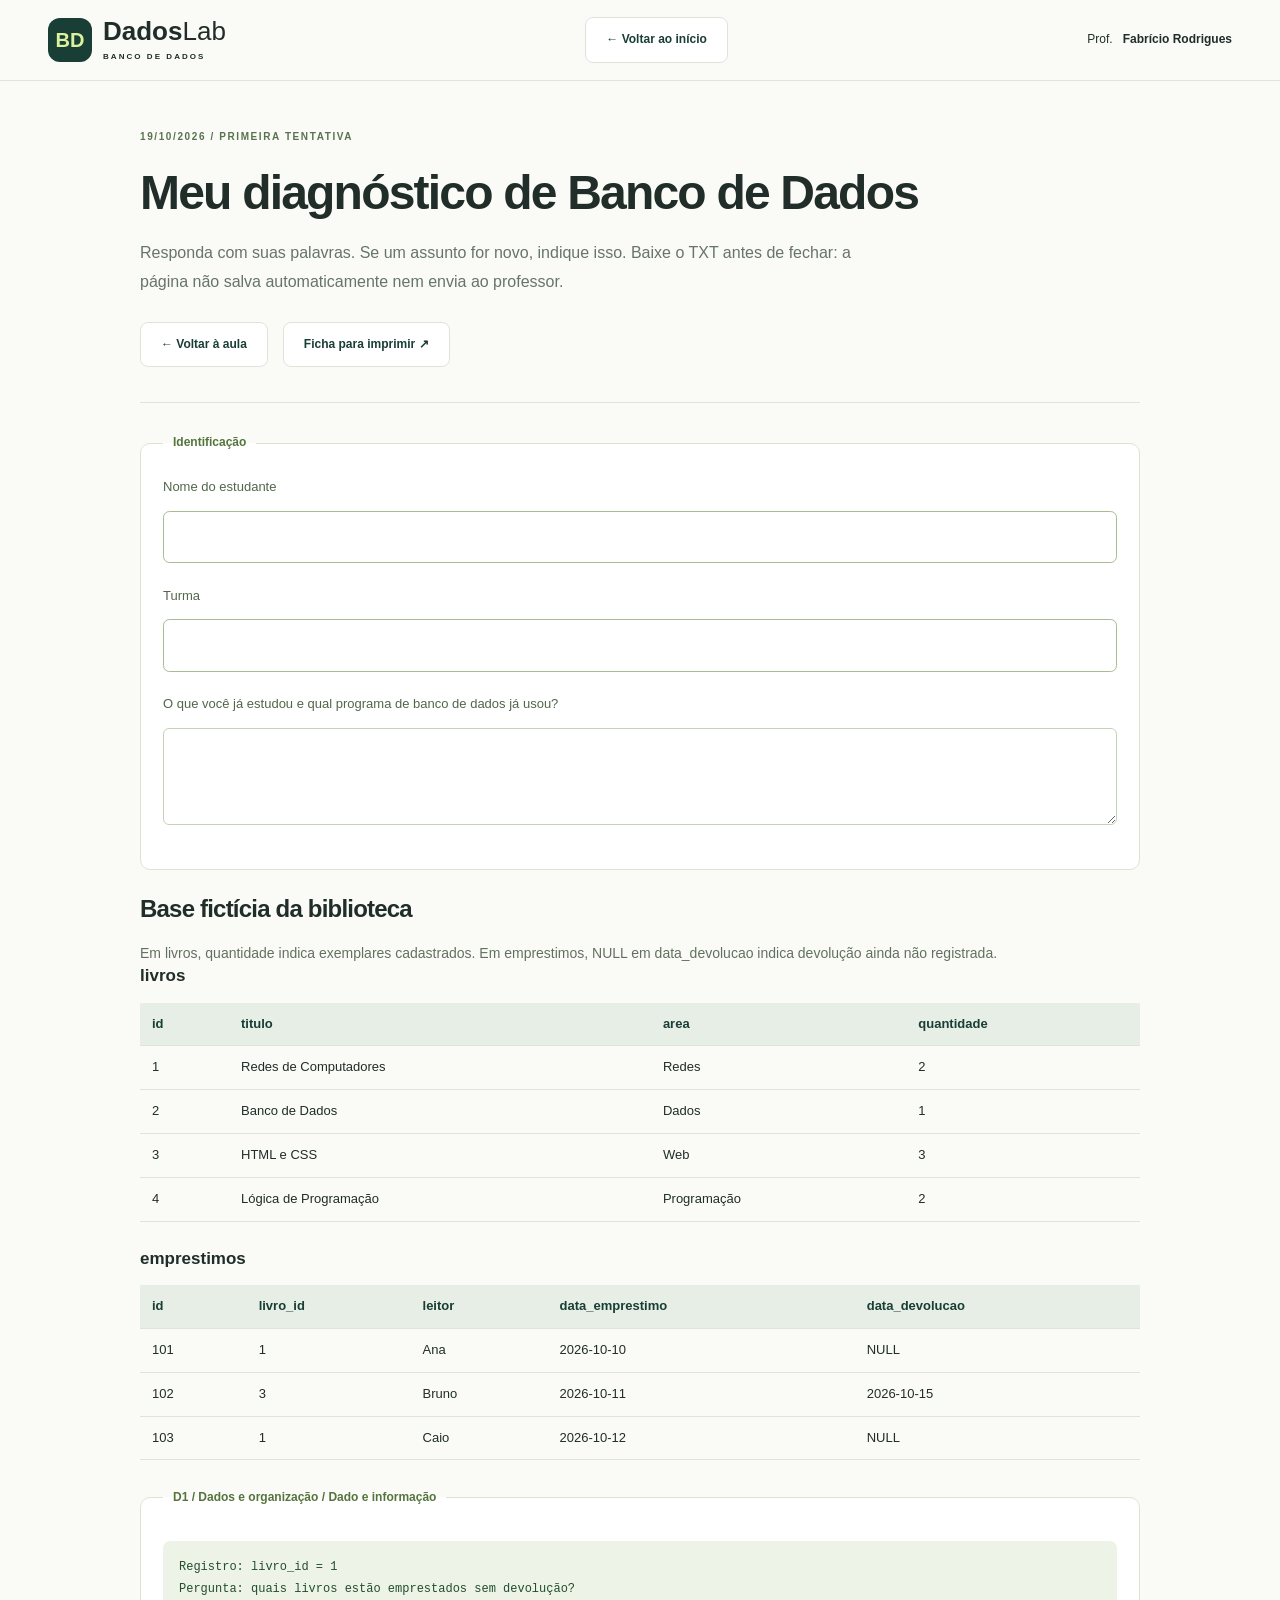
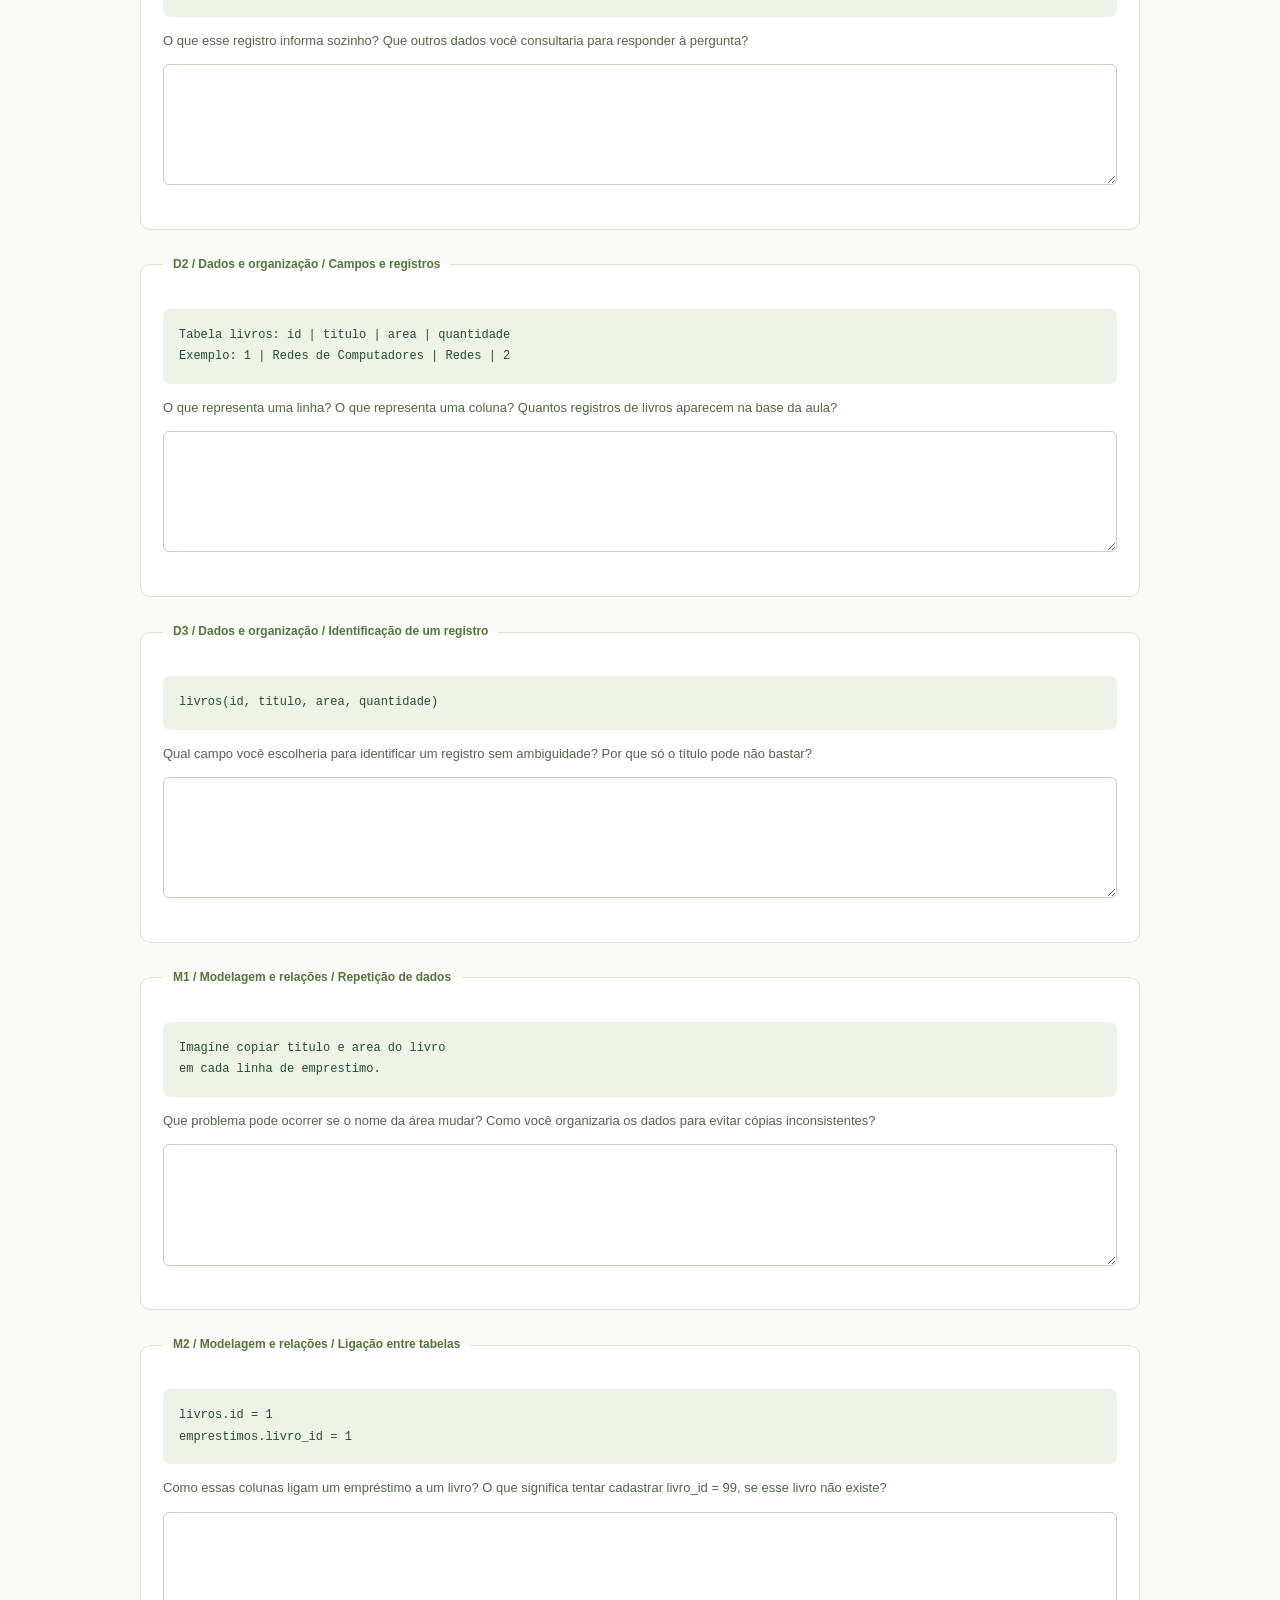
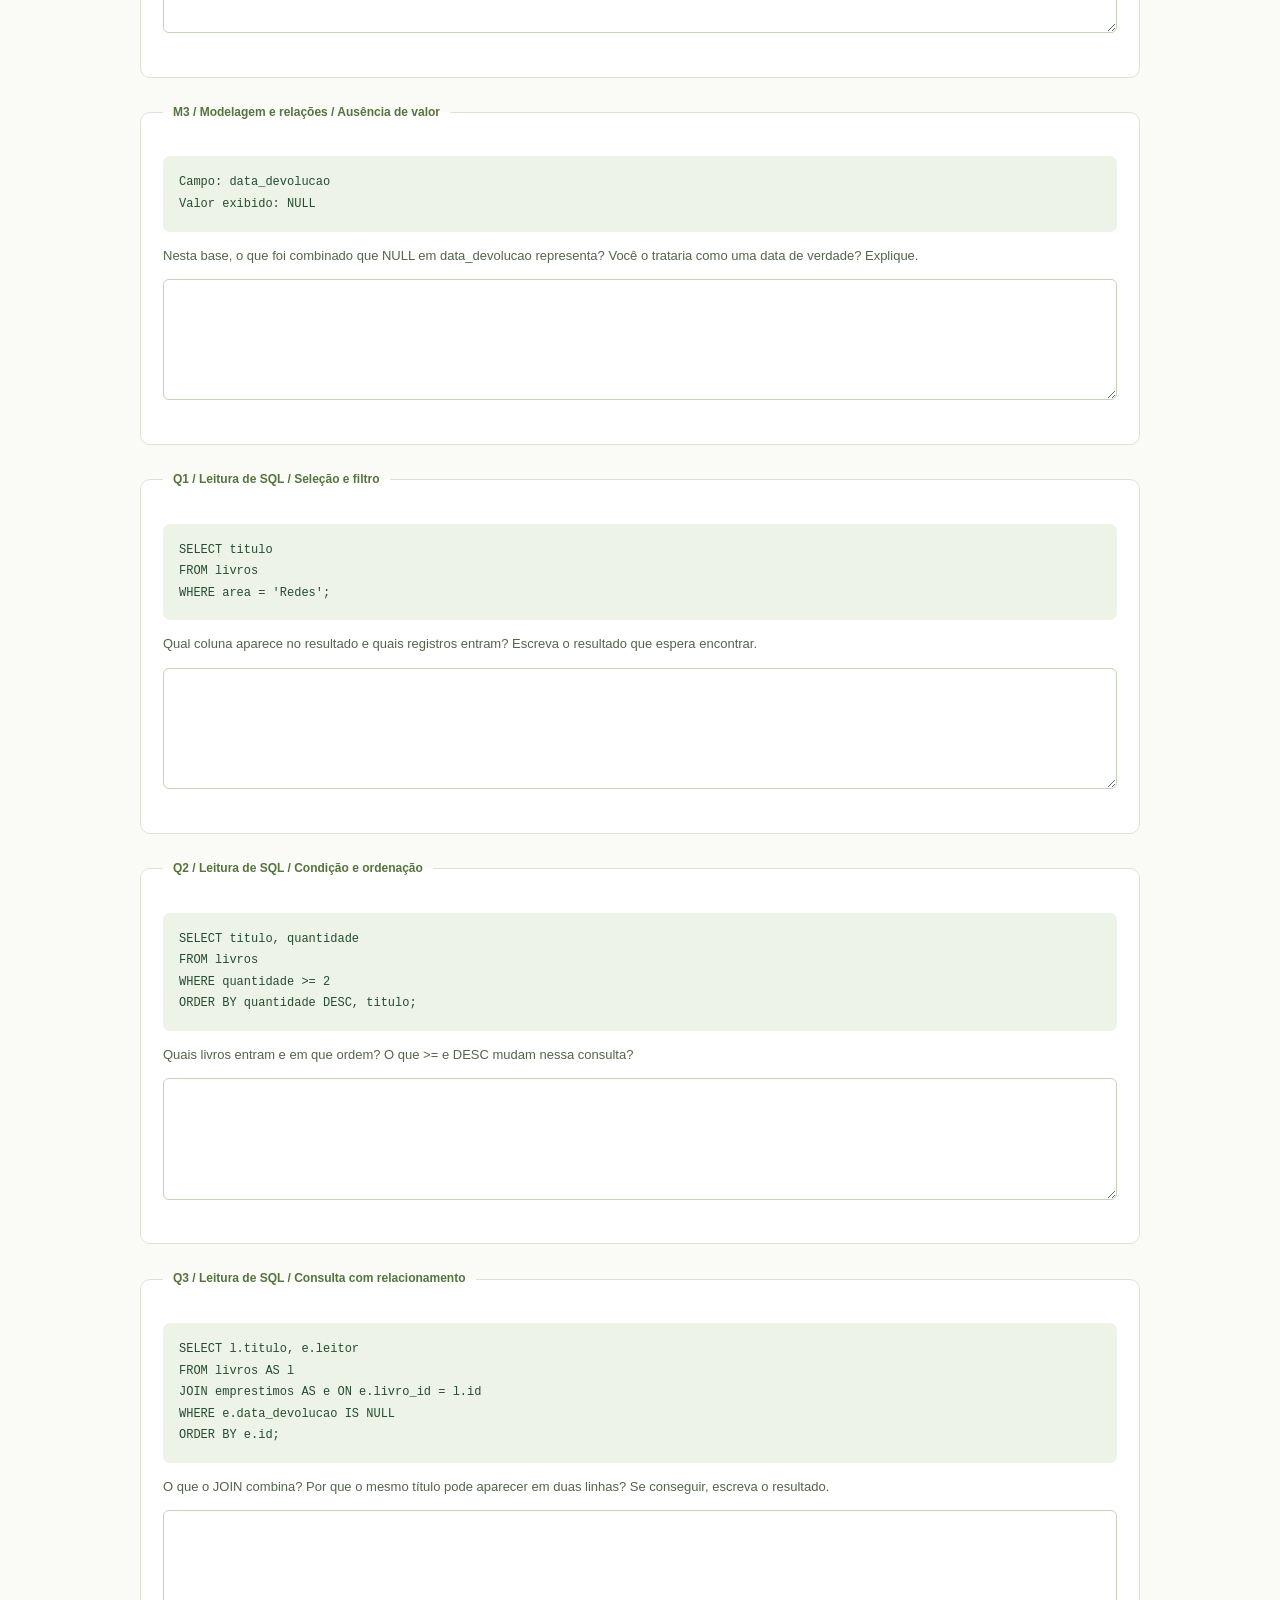
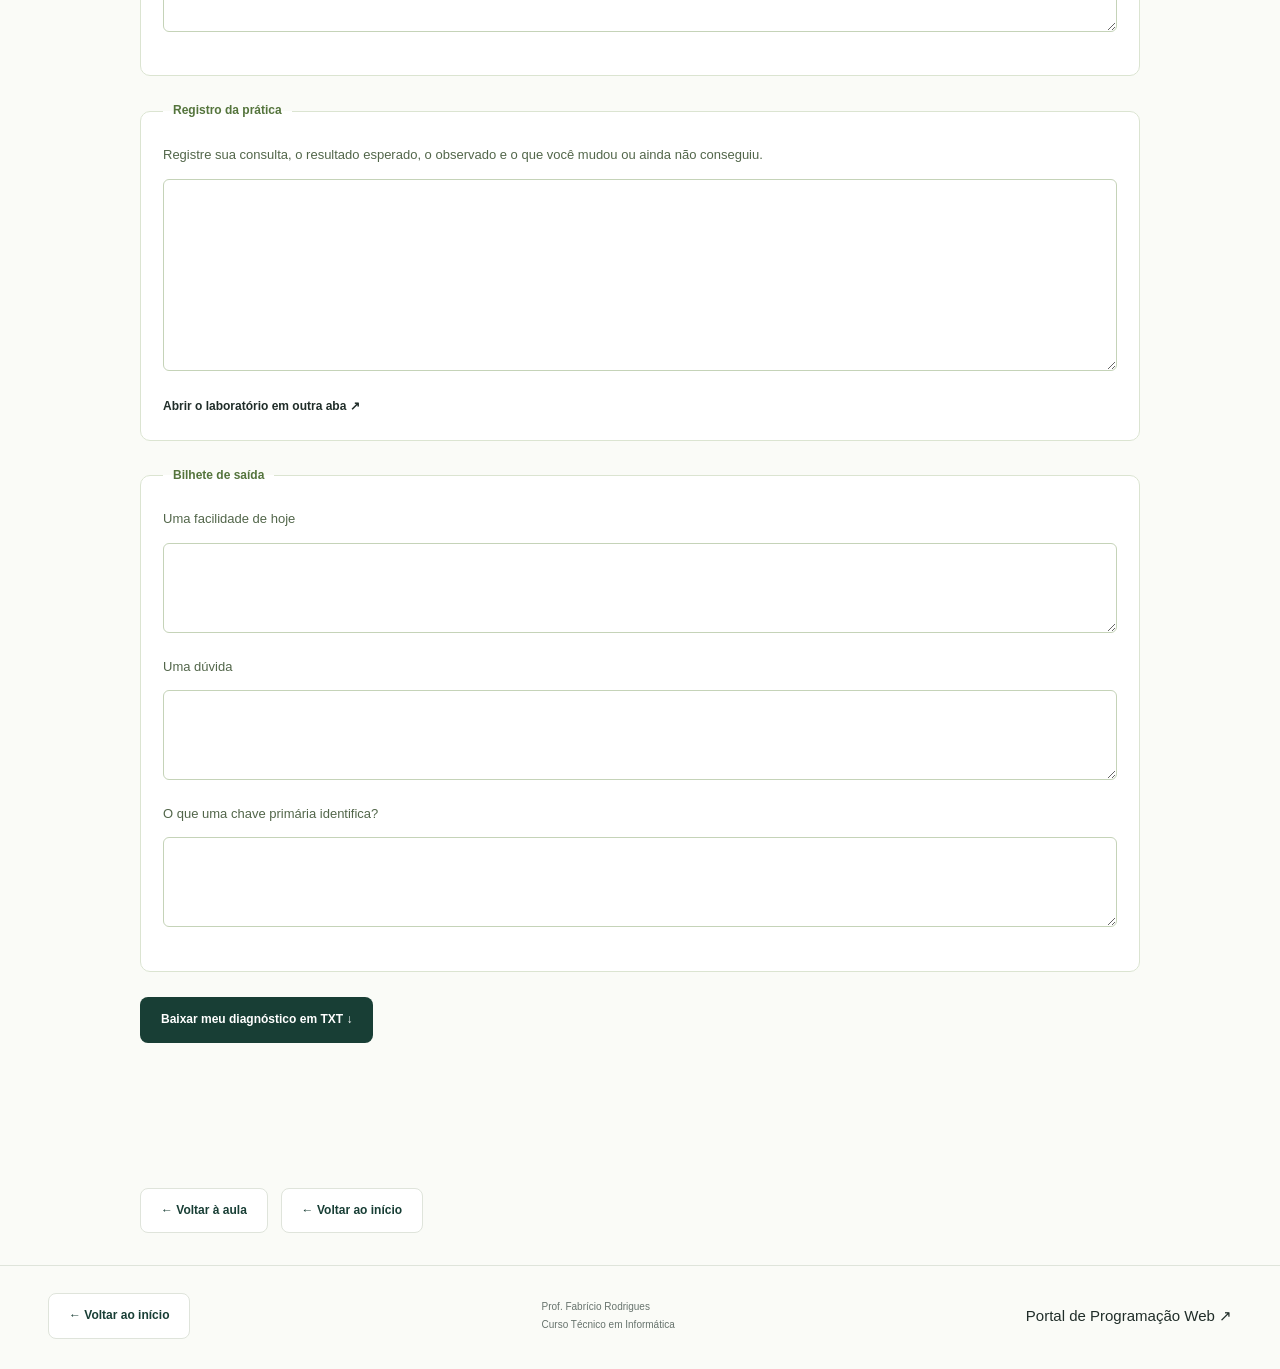
==== diagnostico.html @ f24f5c88 "Publicar DadosLab com diagnóstico e aulas de Banco de Dados" ====
<!doctype html>
<html lang="pt-BR">
  <head>
    <meta charset="utf-8">
    <meta name="viewport" content="width=device-width, initial-scale=1">
    <meta name="theme-color" content="#183e35">
    <title>Responder e entregar o diagnóstico · DadosLab · Prof. Fabrício Rodrigues</title>
    <meta name="description" content="Banco de Dados no curso técnico em Informática: diagnóstico, aulas às segundas, consultas e materiais para estudar.">
    <link rel="icon" href="favicon.svg">
    <link rel="stylesheet" href="styles.css">
    <script src="dados.js" defer></script>
    
    <script src="app.js" defer></script>
  </head>
  <body>
    <a class="skip" href="#conteudo">Pular para o conteúdo</a>
  <header class="site-header sub-header">
    <div class="wrap header-inner">
      <a class="brand" href="index.html" aria-label="DadosLab, início">
        <span class="brand-mark" aria-hidden="true">BD</span>
        <span>Dados<span class="brand-light">Lab</span><small>BANCO DE DADOS</small></span>
      </a>
      <a class="button secondary" href="index.html">← Voltar ao início</a>
      <span class="teacher">Prof. <strong>Fabrício Rodrigues</strong></span>
    </div>
  </header>
    <main id="conteudo" class="detail-wrap">
      <header class="detail-hero"><p class="eyebrow">19/10/2026 / PRIMEIRA TENTATIVA</p><h1>Meu diagnóstico de Banco de Dados</h1><p class="lead">Responda com suas palavras. Se um assunto for novo, indique isso. Baixe o TXT antes de fechar: a página não salva automaticamente nem envia ao professor.</p><div class="detail-actions"><a class="button secondary" href="aulas.html?id=aula-01">← Voltar à aula</a><a class="button secondary" href="Ficha-Diagnostico-BD.pdf">Ficha para imprimir ↗</a></div></header>
      <form id="db-diagnostic" class="diagnostic-form">
        <fieldset class="diagnostic-question"><legend>Identificação</legend><label for="nome">Nome do estudante</label><input id="nome" name="nome" autocomplete="name" required><label for="turma">Turma</label><input id="turma" name="turma" required><label for="experiencia">O que você já estudou e qual programa de banco de dados já usou?</label><textarea id="experiencia" name="experiencia" rows="3"></textarea></fieldset>
        <section class="lesson-content"><h2>Base fictícia da biblioteca</h2><p>Em livros, quantidade indica exemplares cadastrados. Em emprestimos, NULL em data_devolucao indica devolução ainda não registrada.</p><div id="db-base"></div></section>
        <div id="db-questions"></div>
        <fieldset class="diagnostic-question"><legend>Registro da prática</legend><label for="pratica">Registre sua consulta, o resultado esperado, o observado e o que você mudou ou ainda não conseguiu.</label><textarea id="pratica" name="pratica" rows="7"></textarea><a class="text-link" href="laboratorio.html" target="_blank" rel="noopener">Abrir o laboratório em outra aba ↗</a></fieldset>
        <fieldset id="bilhete-saida" class="diagnostic-question"><legend>Bilhete de saída</legend><label for="facilidade">Uma facilidade de hoje</label><textarea id="facilidade" name="facilidade" rows="2"></textarea><label for="duvida">Uma dúvida</label><textarea id="duvida" name="duvida" rows="2"></textarea><label for="chave">O que uma chave primária identifica?</label><textarea id="chave" name="chave" rows="2"></textarea></fieldset>
        <button class="button primary" type="submit">Baixar meu diagnóstico em TXT ↓</button>
        <p id="diagnostic-status" class="db-status" role="status" aria-live="polite"></p>
      </form>
      <nav class="return-nav"><a class="button secondary" href="aulas.html?id=aula-01">← Voltar à aula</a><a class="button secondary" href="index.html">← Voltar ao início</a></nav>
    </main>
    <footer class="site-footer">
      <div class="wrap footer-inner">
        <a class="button secondary" href="index.html">← Voltar ao início</a>
        <p>Prof. Fabrício Rodrigues<br>Curso Técnico em Informática</p>
        <a href="https://fabricio-rodrigues-ifpa.github.io/programacao-web/">Portal de Programação Web ↗</a>
      </div>
    </footer>
  </body>
</html>
---- styles.css ----
:root{--ink:#202d29;--muted:#67736d;--green:#183e35;--green-light:#e7eee5;--lime:#dcf19e;--paper:#fafbf7;--line:#dfe4db;--white:#fff;--radius:16px;--font:'DM Sans','Segoe UI',sans-serif;--title:'Manrope','Segoe UI',sans-serif}
*{box-sizing:border-box}html{scroll-behavior:smooth;scroll-padding-top:110px}body{margin:0;background:var(--paper);color:var(--ink);font-family:var(--font);font-size:15px;line-height:1.65}button,input{font:inherit}button,a{-webkit-tap-highlight-color:transparent}a{color:inherit;text-decoration:none}button{cursor:pointer}a,button,input{outline-offset:5px}a:focus-visible,button:focus-visible,input:focus-visible,summary:focus-visible,[tabindex]:focus-visible{outline:3px solid #7f991b}button:disabled{cursor:default}h1,h2,h3,p{margin:0}h1,h2,h3{font-family:var(--title);line-height:1.2}::selection{background:var(--lime);color:var(--green)}.wrap{width:min(1200px,calc(100% - 96px));margin-inline:auto}.sr-only{position:absolute;width:1px;height:1px;margin:-1px;padding:0;overflow:hidden;clip:rect(0,0,0,0);white-space:nowrap;border:0}.skip{position:fixed;left:16px;top:-100px;background:var(--green);color:white;padding:10px 20px;z-index:100}.skip:focus{top:12px}[hidden]{display:none!important}
.site-header{border-bottom:1px solid var(--line);background:rgba(250,251,247,.97);position:sticky;top:0;z-index:20}.header-inner{min-height:96px;display:flex;align-items:center;justify-content:space-between;gap:32px}.brand{display:flex;gap:11px;align-items:center;font-family:var(--title);font-size:26px;font-weight:800;line-height:1}.brand-mark{background:var(--green);color:var(--lime);width:44px;height:44px;display:grid;place-items:center;font-size:20px;border-radius:12px;font-weight:700}.brand-light{font-weight:500}.brand small{display:block;font:8px/1.4 var(--font);font-weight:700;letter-spacing:2.05px;margin-top:7px}.site-header nav{display:flex;gap:30px;font-size:13px;font-weight:600}.site-header nav a:hover,.text-link:hover{color:#48733b}.teacher{display:flex;gap:10px;align-items:center;font-size:12px;white-space:nowrap}.teacher strong{font-weight:600}.avatar{display:grid;place-items:center;width:34px;height:34px;border-radius:50%;font-size:10px;letter-spacing:.5px;background:#e7eddf;border:1px solid #d4ddca;color:var(--green);font-weight:700}
.hero{display:grid;grid-template-columns:1.1fr 1fr;gap:76px;align-items:center;padding-top:68px;padding-bottom:66px}.eyebrow{font-size:10px;letter-spacing:1.6px;font-weight:700;color:#58734d;margin-bottom:18px;display:flex;align-items:center;gap:9px}.live-dot{display:inline-block;width:7px;height:7px;border-radius:50%;background:#71975b;flex-shrink:0}.hero h1{font-size:clamp(38px,4.25vw,62px);font-weight:750;letter-spacing:-2.6px;line-height:1.13}.hero h1 em{font-style:normal;color:#4f713f}.hero-description{font-size:15px;line-height:1.8;color:var(--muted);max-width:480px;margin:24px 0 28px}.hero-actions{display:flex;gap:25px;align-items:center}.button{display:inline-flex;gap:23px;align-items:center;justify-content:center;padding:12px 20px;border:1px solid transparent;border-radius:8px;font-size:12px;font-weight:600;min-height:44px}.button.primary{background:var(--green);color:#fff}.button.primary:hover{background:#2e5949;transform:translateY(-1px)}.button.secondary{background:white;border-color:var(--line);color:var(--green)}.text-link{display:inline-flex;align-items:center;gap:14px;font-weight:600;font-size:12px}.hero-topics{display:flex;gap:26px;margin-top:33px;padding-top:23px;border-top:1px solid var(--line);width:fit-content}.hero-topics>span{font-weight:700;font-size:12px}.hero-topics small{font-size:11px;font-weight:400;color:var(--muted);margin-left:6px}
.lab-board{background:var(--green);color:white;border-radius:17px;padding:21px 24px 0;transform:rotate(1deg);box-shadow:0 15px 40px #183e3510;position:relative}.lab-board::after{content:'';position:absolute;inset:12px -12px -12px 12px;background:#dfe8d6;z-index:-1;border-radius:17px}.board-top{display:flex;align-items:center;justify-content:space-between;color:#d4e3c9;font-size:8px;letter-spacing:1.8px;font-weight:600;margin-bottom:17px}.board-top>span:last-child{font-size:22px;line-height:1}.browser-demo{border-radius:8px;overflow:hidden;background:#f6f8ee;color:var(--ink)}.browser-bar{height:28px;background:#edf0e6;display:flex;gap:28px;align-items:center;padding:0 12px;color:#7c8777;font-size:8px;border-bottom:1px solid #dfe3d5}.browser-bar>span:first-child{font-size:8px;letter-spacing:3px;color:#b2bea5}.demo-content{padding:25px 20px 16px;text-align:center;position:relative}.tiny-label{font-size:8px;letter-spacing:1.6px;font-weight:600}.demo-star{display:block;color:#6b8442;font-size:36px;line-height:1.1;margin:14px 0 7px}.demo-content h2{font-size:30px;letter-spacing:-1.4px}.demo-content h2 span{color:#86a04e}.demo-content>p{font-size:9px;color:#6d7768;margin-top:8px}.demo-button{border:0;border-radius:5px;background:var(--green);color:#fff;font-size:9px;padding:9px 15px;margin-top:15px;display:inline-flex;gap:15px;align-items:center}.demo-content>.demo-feedback{font-size:8px;min-height:15px;margin-top:9px}.code-tabs{display:flex;gap:13px;border-bottom:1px solid #ffffff1c;margin-top:15px}.code-tabs button{color:#c1d5cb;background:none;padding:8px 5px;font:9px Consolas,monospace;border:0;border-bottom:2px solid transparent}.code-tabs button[aria-selected=true]{color:var(--lime);border-bottom-color:var(--lime)}.code-preview{font:10px/1.8 Consolas,monospace;color:#d7e7b9;margin:13px 0 0;white-space:pre-wrap;min-height:55px}.board-bottom{color:#bbcfc2;font-size:8px;display:flex;align-items:center;gap:7px;padding:13px 0 17px}.board-bottom .live-dot{width:5px;height:5px;background:#a4c579}
.course-strip{border-block:1px solid var(--line);background:#f0f3e9}.strip-inner{display:flex;gap:25px;align-items:center;min-height:62px}.strip-inner>span{font-size:9px;letter-spacing:1.1px;font-weight:700;color:#557342;white-space:nowrap}.strip-inner p{font-size:12px;color:#687362}.strip-inner a{font-size:11px;font-weight:700;margin-left:auto;display:flex;gap:20px;align-items:center}.section{padding-block:62px}.section-heading{display:flex;justify-content:space-between;align-items:flex-end;gap:20px;margin-bottom:29px}.section-heading .eyebrow{margin-bottom:12px}.section-heading h2,.materials-intro h2{font-size:31px;letter-spacing:-1.15px;font-weight:750}.section-heading p:not(.eyebrow){font-size:13px;color:var(--muted);margin-top:12px}.section-note{color:var(--muted);font-size:10px;padding-bottom:2px;white-space:nowrap}.activity-toolbar{display:flex;justify-content:space-between;align-items:center;gap:20px;margin-bottom:23px}.filters{display:flex;gap:5px}.filters button{border:1px solid transparent;background:transparent;border-radius:6px;padding:7px 14px;font-size:11px;font-weight:600;color:#67736d;min-height:36px}.filters button.selected{border-color:#d8dfd1;background:white;color:var(--green);box-shadow:0 2px 3px #183e3504}.filters button:hover{color:var(--green);background:#e8edde}.filters button span{background:#e9eee3;border-radius:4px;font-size:9px;margin-left:5px;padding:1px 4px}.search{display:flex;align-items:center;gap:8px;border:1px solid var(--line);border-radius:7px;padding:6px 12px;background:white;color:#6a7767}.search>span:first-child{font-size:22px;line-height:1}.search input{width:160px;border:0;background:transparent;font-size:10px;color:var(--ink);padding:4px 0;min-height:23px}.activity-grid{display:grid;grid-template-columns:repeat(3,1fr);gap:22px}.activity-card{background:white;border:1px solid var(--line);border-radius:12px;overflow:hidden;display:flex;flex-direction:column;transition:transform .2s,box-shadow .2s}.activity-card:hover{transform:translateY(-4px);box-shadow:0 9px 25px #183e3509}.card-visual{height:163px;overflow:hidden;position:relative;background:#e9eeda;display:flex;align-items:center;justify-content:center}.card-visual.css{background:#e7eaf2}.card-visual.js{background:#f3ebd8}.card-tech{position:absolute;top:13px;left:14px;border:1px solid #ffffffb8;background:#ffffffa0;padding:2px 8px;border-radius:4px;font-size:8px;font-weight:700;z-index:1}.card-no{position:absolute;right:15px;bottom:7px;font:44px/1 var(--title);font-weight:700;color:#71805a20}.mini-page{width:180px;background:#fcfdf8;border-radius:5px;box-shadow:0 6px 15px #183e3512;padding:10px 12px;transform:rotate(-6deg);border:1px solid #fff}.mini-top{display:flex;gap:3px;padding-bottom:8px;border-bottom:1px solid #e4e9dc}.mini-top i{width:3px;height:3px;background:#b2bca3;border-radius:50%}.mini-content{display:flex;align-items:center;gap:12px;padding:12px 0 8px}.mini-avatar{width:38px;height:44px;background:#dbe6c5;border-radius:19px 19px 8px 8px;display:grid;place-items:center;color:#677b4b;font:20px Georgia,serif}.mini-lines{flex:1}.mini-lines b,.mini-lines i{display:block;height:4px;background:#5d7750;border-radius:3px;margin-bottom:6px;width:60%}.mini-lines i{height:3px;background:#d7dfcb;width:95%}.mini-lines i:last-child{width:70%}.mini-bottom{display:flex;gap:5px}.mini-bottom span{height:20px;flex:1;background:#edf0e5;border-radius:2px}.mini-devices{display:flex;align-items:flex-end;gap:12px;transform:rotate(-5deg)}.mini-screen{width:148px;background:#fcfcff;padding:9px;border:3px solid #8592b0;border-radius:6px;box-shadow:0 8px 13px #4e5d7f19}.mini-screen>span{display:block;background:#a4b2cf;height:22px;margin-bottom:7px;border-radius:3px}.mini-screen>div{display:flex;gap:4px}.mini-screen>div i{display:block;background:#e2e6f1;height:35px;flex:1;border-radius:3px}.mini-phone{width:45px;border:3px solid #7484a6;border-radius:8px;background:white;padding:6px 3px;transform:translateY(5px);box-shadow:0 3px 10px #4e5d7f19}.mini-phone span{display:block;height:13px;background:#c2cce2;margin-bottom:4px;border-radius:2px}.mini-phone span:first-child{height:20px;background:#8d9dbf}.mini-catalog{width:195px;padding:12px;background:#fffdf8;border:1px solid #fdfbf5;border-radius:6px;box-shadow:0 6px 15px #7c5e1915;transform:rotate(-5deg)}.mini-filters{display:flex;gap:4px;margin-bottom:10px}.mini-filters span{font:5px var(--font);background:#efeee6;border-radius:3px;padding:3px 6px;color:#776c48}.mini-filters span:first-child{background:#8b723a;color:white}.mini-items{display:flex;gap:5px}.mini-items span{background:#f1ead6;flex:1;height:55px;border-radius:3px;display:grid;place-items:center;font:20px Georgia,serif;color:#8b723a}.mini-items span:nth-child(2){background:#e6e9dc;color:#748052}.mini-cursor{position:absolute;right:68px;bottom:24px;color:#594921;font-size:26px;transform:rotate(-13deg)}.card-body{padding:20px 21px;flex:1}.card-kicker{display:flex;justify-content:space-between;gap:10px;font-size:9px;color:#68765f;margin-bottom:11px}.card-kicker span:last-child{color:#7b8277}.card-body h3{font-size:19px;letter-spacing:-.55px;font-weight:750;margin-bottom:11px}.card-body p{font-size:11px;line-height:1.8;color:var(--muted)}.tech-tags{display:flex;gap:5px;flex-wrap:wrap;margin-top:16px}.tech-tags span{border-radius:4px;background:#f3f5ef;padding:3px 6px;font-size:8px;color:#626d5c}.card-footer{display:flex;align-items:center;justify-content:space-between;gap:10px;padding:13px 21px;border-top:1px solid #edf0e8;font-size:10px}.card-footer a:first-child{font-weight:700;display:flex;gap:35px;align-items:center}.card-footer a:hover{color:#567d3f}.card-footer a:last-child{color:#687462}.proposal-note{display:flex;gap:9px;margin-top:20px;color:#6c7767;font-size:10px;align-items:flex-start}.proposal-note>span{font-size:13px;line-height:1.5}.empty-state{padding:35px;text-align:center;color:var(--muted);border:1px dashed var(--line);border-radius:10px}
.materials-section{background:#f0f3e9;border-block:1px solid var(--line);padding:48px 0}.materials-layout{display:grid;grid-template-columns:.8fr 1.25fr;gap:100px}.materials-intro h2{line-height:1.25}.materials-intro>p:not(.eyebrow){font-size:12px;color:var(--muted);max-width:275px;line-height:1.8;margin-top:16px}.materials-intro .text-link{margin-top:17px}.book-art{display:flex;gap:10px;margin-top:22px;margin-left:5px}.book-art span{font:20px Consolas,monospace;background:#dbe4c9;color:#527140;border-radius:5px 9px 9px 5px;width:55px;height:64px;display:grid;place-items:center;transform:rotate(-10deg);border-left:5px solid #a7bb89}.book-art span:last-child{background:#f6f8f0;transform:rotate(9deg);border-left-color:#c6d2b3}.resource-list{display:flex;flex-direction:column;justify-content:center}.resource{display:flex;align-items:center;gap:17px;padding:17px 0;border-bottom:1px solid #d9e0d2}.resource:first-child{padding-top:0}.resource:last-child{border-bottom:0;padding-bottom:0}.resource-icon{width:38px;height:42px;background:#fafbf7;border:1px solid #dbe3d2;border-radius:7px;display:grid;place-items:center;font-size:9px;font-weight:700;color:#5c7550}.resource strong{display:block;font-size:12px;font-weight:600}.resource small{display:block;font-size:10px;color:var(--muted);margin-top:3px}.resource-arrow{font-size:20px;margin-left:auto;color:#7b8971;transition:transform .2s}.resource:hover .resource-arrow{transform:translate(2px,-2px)}.resource:hover strong{color:#4d753c}
.learning-path{display:grid;grid-template-columns:repeat(3,1fr);gap:37px;margin-top:38px}.learning-path>a{border-top:2px solid #c9d7bd;position:relative;padding-top:24px}.path-number{position:absolute;top:-15px;left:0;background:var(--paper);padding-right:13px;font-size:14px;font-weight:700;color:#688454}.path-label{font-size:8px;letter-spacing:1.5px;color:#6a7e5d;font-weight:600}.learning-path h3{font-size:18px;letter-spacing:-.5px;margin:11px 0}.learning-path p{font-size:12px;color:var(--muted);line-height:1.8;max-width:280px}.path-link{display:flex;align-items:center;gap:20px;font-size:11px;font-weight:600;margin-top:20px}.learning-path a:hover .path-link{color:#5b7b39}.closing{background:#eaf0dd;border:1px solid #dce5cc;padding:26px 30px;display:flex;gap:23px;align-items:center;border-radius:12px;margin-bottom:60px}.closing-symbol{font:30px Consolas,monospace;color:#718851}.closing h2{font-size:17px;letter-spacing:-.5px}.closing p{font-size:11px;color:#728067;margin-top:5px}.closing .button{margin-left:auto;white-space:nowrap}.site-footer{border-top:1px solid var(--line);padding:27px 0 30px}.footer-inner{display:flex;align-items:center;gap:55px;justify-content:space-between}.footer-brand{font-size:20px}.footer-brand .brand-mark{width:35px;height:35px;font-size:16px;border-radius:9px}.footer-brand small{font-size:6px;letter-spacing:1.5px}.footer-inner p{font-size:10px;color:var(--muted);line-height:1.8}.footer-inner p strong{font-weight:500;color:var(--ink)}.footer-inner>span{font-size:9px;color:#77816e}
.sub-header .header-inner{min-height:80px}.back-link{font-size:12px;font-weight:600}.detail-wrap{width:min(1000px,calc(100% - 80px));margin:auto}.detail-hero{padding:48px 0 35px;border-bottom:1px solid var(--line)}.breadcrumbs{font-size:11px;color:var(--muted);margin-bottom:30px}.breadcrumbs a{text-decoration:underline;text-underline-offset:3px}.detail-hero h1{font-size:clamp(30px,4.2vw,48px);letter-spacing:-1.8px;margin-bottom:18px;max-width:850px}.detail-hero .lead{font-size:16px;color:var(--muted);max-width:740px;line-height:1.8}.meta-pills{display:flex;gap:9px;flex-wrap:wrap;margin-top:22px}.meta-pills span{font-size:10px;padding:4px 10px;border-radius:5px;background:#eaf0e1;border:1px solid #dde5d3;color:#4c6741}.detail-layout{display:grid;grid-template-columns:1fr 270px;gap:50px;padding-top:35px;padding-bottom:60px}.lesson-content section{margin-bottom:35px;scroll-margin-top:110px}.lesson-content h2{font-size:24px;letter-spacing:-.8px;margin-bottom:16px}.lesson-content h3{font-size:17px;margin-bottom:9px}.lesson-content p{color:#64705f;font-size:14px;line-height:1.9}.lesson-step{display:flex;gap:15px;margin:23px 0}.step-number{flex-shrink:0;width:29px;height:29px;background:#e8efdf;border:1px solid #dae3cd;border-radius:50%;display:grid;place-items:center;font-size:10px;color:#587343;font-weight:700}.lesson-step h3{font-size:15px;line-height:1.7}.lesson-step p{font-size:13px}.lesson-content pre,.guide-content pre{background:#183e35;color:#dcebbd;border-radius:9px;padding:20px;overflow:auto;font:12px/1.9 Consolas,monospace;white-space:pre-wrap;overflow-wrap:anywhere}.detail-aside{align-self:start;position:sticky;top:110px;background:white;border:1px solid var(--line);border-radius:12px;padding:23px}.detail-aside .eyebrow{font-size:9px;margin-bottom:14px}.detail-aside>p{font-size:12px;color:var(--muted);margin-top:13px}.detail-aside .button{width:100%;margin-bottom:8px}.lesson-nav{border-top:1px solid var(--line);margin-top:20px;padding-top:14px;display:flex;flex-direction:column;gap:10px;font-size:11px;color:#61715a}.lesson-nav a:hover{text-decoration:underline}.checklist{display:flex;flex-direction:column;gap:9px}.check-item{display:flex;gap:12px;align-items:flex-start;border:1px solid var(--line);background:white;border-radius:7px;padding:13px;font-size:12px;color:#5a6953;cursor:pointer}.check-item:has(input:checked){background:#eef4e6;border-color:#b8cda5}.check-item input{width:17px;height:17px;flex-shrink:0;margin-top:1px;accent-color:var(--green)}.progress-row{display:flex;justify-content:space-between;gap:15px;font-size:11px;color:var(--muted);margin-bottom:12px}.progress-track{width:100%;height:5px;border-radius:4px;overflow:hidden;background:#e4eadb;margin-bottom:20px}.progress-track>span{display:block;height:100%;background:#739453;transition:width .2s}.storage-note{font-size:10px!important;margin-top:12px}.soft-box{background:#edf2e5;border:1px solid #dce6d2;padding:20px;border-radius:9px}.soft-box h3{font-size:15px;margin-bottom:8px}.soft-box p{font-size:12px}.detail-actions{display:flex;gap:15px;margin-top:25px;flex-wrap:wrap}.guide-content{padding:38px 0 60px;max-width:800px}.guide-content section{margin-bottom:35px}.guide-content h2{font-size:25px;margin-bottom:15px}.guide-content h3{font-size:16px;margin:20px 0 10px}.guide-content p,.guide-content li{font-size:14px;color:#64705f;line-height:1.9}.guide-content a{text-decoration:underline;text-underline-offset:3px}.guide-content code:not(pre code){font-family:Consolas,monospace;background:#e8efde;padding:2px 5px;color:#3c5d30;border-radius:3px}.guide-content details{padding:15px 0;border-bottom:1px solid var(--line)}.guide-content summary{font-weight:600;cursor:pointer;font-size:14px}.guide-content details p{margin-top:12px}.guide-toc{display:flex;gap:12px;flex-wrap:wrap;margin-top:25px}.guide-toc a{font-size:11px;padding:5px 12px;border:1px solid var(--line);background:white;border-radius:5px}
.lab-board{box-shadow:10px 10px 0 #dfe8d6,0 15px 40px #183e3510}.lab-board::after{display:none}
@media(min-width:1500px){.hero{gap:110px}.hero h1{font-size:64px}}
@media(max-width:1050px){.wrap{width:calc(100% - 64px)}.hero{gap:38px}.hero h1{font-size:46px}.site-header nav{gap:18px}.teacher .avatar{display:none}.hero-actions{gap:17px}.hero-topics{gap:15px}.hero-topics small{display:block;margin-left:0;margin-top:1px}.materials-layout{gap:65px}.card-body{padding:17px}.card-body h3{font-size:17px}.card-footer{padding:13px 17px}.card-footer a:first-child{gap:15px}.lab-board{padding:18px 19px 0}.closing h2{font-size:16px}}
@media(max-width:800px){.header-inner{min-height:82px;flex-wrap:wrap;gap:10px;padding-block:15px}.site-header nav{order:3;width:100%;justify-content:center;font-size:11px;border-top:1px solid var(--line);padding-top:11px;margin-top:5px;gap:30px}.teacher{font-size:11px}.brand{font-size:23px}.brand-mark{width:39px;height:39px}.hero{gap:38px;padding-block:45px;grid-template-columns:1fr 1fr}.hero h1{font-size:36px;letter-spacing:-1.5px}.hero .eyebrow{font-size:8px;letter-spacing:1px}.hero-description{font-size:12px;margin-block:18px}.hero-actions{flex-direction:column;align-items:flex-start;gap:15px}.hero-topics{margin-top:22px;gap:16px}.hero-topics>span{font-size:10px}.hero-topics small{font-size:9px}.lab-board{padding:14px 14px 0}.board-top{font-size:6px}.browser-bar{font-size:6px;gap:12px}.demo-content{padding:20px 10px 12px}.demo-content h2{font-size:26px}.tiny-label{font-size:6px}.demo-content>p{font-size:8px}.demo-star{font-size:27px}.code-tabs{gap:7px}.code-tabs button{font-size:8px;padding-inline:1px}.code-preview{font-size:8px}.board-bottom{font-size:6px}.strip-inner{gap:15px;min-height:66px}.strip-inner>span{font-size:7px}.strip-inner p{font-size:10px;max-width:230px}.strip-inner a{font-size:9px;gap:8px}.section{padding-block:43px}.section-heading h2,.materials-intro h2{font-size:27px}.section-note{display:none}.activity-grid{gap:14px}.card-visual{height:140px}.card-body{padding:15px}.card-body h3{font-size:16px}.card-body p{font-size:10px}.card-kicker{font-size:8px;flex-direction:column;gap:3px}.card-kicker span:last-child{display:none}.card-footer{padding:12px 15px;font-size:9px;align-items:flex-start}.card-footer a:first-child{gap:10px}.card-footer a:last-child{font-size:8px;white-space:nowrap}.mini-page{width:145px}.mini-devices{gap:5px}.mini-screen{width:110px}.mini-phone{width:32px}.mini-catalog{width:145px}.materials-layout{gap:45px;grid-template-columns:.8fr 1fr}.resource{gap:12px}.resource strong{font-size:11px}.resource small{font-size:9px}.learning-path{gap:25px}.learning-path h3{font-size:16px}.learning-path p{font-size:11px}.path-link{font-size:10px;gap:12px}.closing{padding:22px;gap:17px;flex-wrap:wrap;margin-bottom:43px}.closing h2{font-size:16px}.closing .button{margin-left:48px}.closing-symbol{font-size:24px}.detail-wrap{width:calc(100% - 60px)}.detail-layout{grid-template-columns:1fr 230px;gap:25px}.detail-aside{padding:18px}.sub-header .header-inner{flex-wrap:nowrap}.sub-header .teacher{display:none}.detail-hero h1{font-size:38px}}
@media(max-width:600px){html{scroll-padding-top:145px}.wrap{width:calc(100% - 40px)}.header-inner{padding-block:13px;gap:8px}.teacher{font-size:9px}.teacher>span:last-child{max-width:146px;white-space:normal;text-align:right;line-height:1.5}.brand{font-size:23px}.brand small{font-size:6px;letter-spacing:1.7px}.brand-mark{width:35px;height:35px;font-size:16px;border-radius:9px}.site-header nav{gap:29px;font-size:10px;padding-top:10px}.hero{grid-template-columns:1fr;gap:35px;padding-top:35px;padding-bottom:40px}.hero h1{font-size:44px;letter-spacing:-2px}.hero .eyebrow{font-size:8px;margin-bottom:18px}.hero-description{font-size:14px;max-width:420px;margin-block:20px 24px}.hero-actions{flex-direction:row;align-items:center;gap:22px}.hero-actions .text-link{font-size:11px;gap:8px}.hero-actions .button{font-size:11px;padding-inline:15px;gap:15px}.hero-topics{gap:24px;margin-top:25px;padding-top:20px}.hero-topics>span{font-size:11px}.hero-topics small{display:inline;font-size:10px;margin-left:4px}.lab-board{max-width:390px;width:calc(100% - 10px);margin-inline:auto;padding:18px 21px 0;transform:rotate(.5deg)}.lab-board::after{inset:8px -8px -8px 8px}.board-top{font-size:7px;margin-bottom:13px}.browser-bar{font-size:7px;height:25px;gap:20px}.tiny-label{font-size:7px}.demo-content{padding-top:20px}.demo-content h2{font-size:30px}.demo-star{font-size:32px;margin:12px 0 9px}.demo-content>p{font-size:9px}.demo-button{font-size:9px}.demo-content>.demo-feedback{font-size:8px}.code-tabs{gap:15px;margin-top:12px}.code-tabs button{font-size:9px;padding:8px 2px}.code-preview{font-size:9px;margin-top:10px;min-height:49px}.board-bottom{font-size:7px;padding-block:10px 14px}.strip-inner{flex-wrap:wrap;gap:4px 12px;padding-block:14px}.strip-inner>span{font-size:8px}.strip-inner p{font-size:10px;max-width:none;flex:1;min-width:200px}.strip-inner a{font-size:10px;margin:6px 0 0}.section{padding-block:38px}.section-heading{margin-bottom:24px}.section-heading h2,.materials-intro h2{font-size:27px;letter-spacing:-1px}.section-heading .eyebrow{font-size:9px}.section-heading p:not(.eyebrow){font-size:12px;line-height:1.7}.activity-toolbar{flex-wrap:wrap;gap:15px}.filters{gap:3px;justify-content:space-between;width:100%}.filters button{padding:7px 12px;font-size:10px}.search{width:100%}.search input{width:100%;font-size:12px}.activity-grid{grid-template-columns:1fr;gap:20px}.card-visual{height:180px}.mini-page{width:190px}.mini-screen{width:150px}.mini-phone{width:45px}.mini-catalog{width:190px}.card-body{padding:21px}.card-body h3{font-size:21px}.card-kicker{flex-direction:row;font-size:9px;margin-bottom:12px}.card-kicker span:last-child{display:inline}.card-body p{font-size:12px}.tech-tags span{font-size:9px}.card-footer{font-size:11px;padding:14px 21px;align-items:center}.card-footer a:last-child{font-size:10px}.card-footer a:first-child{gap:28px}.proposal-note{font-size:10px;line-height:1.7;margin-top:18px}.materials-section{padding-block:35px}.materials-layout{grid-template-columns:1fr;gap:28px}.materials-intro h2 br{display:none}.materials-intro>p:not(.eyebrow){max-width:350px}.book-art{display:none}.resource strong{font-size:12px}.resource small{font-size:10px}.resource{padding-block:17px}.resource:first-child{padding-top:0}.resource-icon{width:37px;flex-shrink:0}.learning-path{grid-template-columns:1fr;gap:39px;margin-top:35px}.learning-path>a{padding-top:17px}.learning-path h3{font-size:20px}.learning-path p{font-size:12px;max-width:none}.path-label{font-size:8px}.path-link{font-size:11px;margin-top:13px}.closing{padding:22px;gap:15px;align-items:flex-start;margin-bottom:38px}.closing>div{flex:1}.closing h2{font-size:17px;line-height:1.45}.closing p{font-size:11px;line-height:1.7}.closing .button{margin-left:39px;font-size:11px}.footer-inner{flex-wrap:wrap;gap:18px;align-items:flex-start}.footer-inner>span{width:100%}.footer-inner p{font-size:9px;text-align:right}.footer-brand{font-size:20px}.footer-brand .brand-mark{width:32px;height:32px}.site-footer{padding-block:25px}.detail-wrap{width:calc(100% - 40px)}.detail-hero{padding-top:28px}.detail-hero h1{font-size:34px;letter-spacing:-1.2px}.detail-hero .lead{font-size:14px}.breadcrumbs{font-size:10px;margin-bottom:25px}.detail-layout{display:flex;flex-direction:column;gap:27px;padding-top:25px}.detail-aside{order:-1;position:static;padding:20px}.detail-aside>p{font-size:11px}.lesson-nav{display:flex;flex-direction:row;flex-wrap:wrap;gap:15px;margin-top:14px;padding-top:12px}.detail-aside .button{width:auto;margin-right:7px;font-size:11px;gap:10px}.lesson-content h2{font-size:23px}.lesson-content p{font-size:13px}.lesson-step{gap:12px}.check-item{font-size:12px}.guide-content h2{font-size:23px}.guide-content p,.guide-content li{font-size:13px}.sub-header .header-inner{min-height:70px}.back-link{font-size:11px}.meta-pills span{font-size:9px}}
@media(prefers-reduced-motion:reduce){html{scroll-behavior:auto}*,*::before,*::after{transition:none!important;transform:none!important;animation:none!important}}
@media print{.site-header,.site-footer,.detail-aside,.detail-actions,.guide-toc,.breadcrumbs,.skip,.proposal-note,.button{display:none!important}body{background:white;color:#111;font:11pt/1.5 Arial,sans-serif}.detail-wrap,.wrap{width:100%;max-width:none}.detail-hero{padding:0 0 15px}.detail-hero h1{font-size:26pt}.detail-layout{display:block;padding:20px 0}.lesson-content section,.guide-content section{break-inside:avoid}.lesson-content p,.guide-content p,.guide-content li{color:#111;font-size:10pt}.lesson-content pre,.guide-content pre{background:#f3f3f3;color:#111;border:1px solid #ccc;font-size:9pt}.check-item{padding:7px;font-size:10pt}.guide-content{padding:20px 0;max-width:none}details{display:block}details>p{display:block}a{text-decoration:underline}.soft-box{background:#fff;border-color:#aaa}.storage-note{display:none}}

.course-hero{display:grid;grid-template-columns:1.15fr 1fr;gap:80px;align-items:center;padding-block:64px}.course-hero h1{font-size:clamp(38px,4.3vw,60px);letter-spacing:-2.2px;line-height:1.13}.course-hero h1 em{font-style:normal;color:#527341}.course-caption{font-size:11px;color:#66765a;line-height:1.8;margin-top:18px}.hero-map{background:#183e35;color:white;padding:29px 31px;border-radius:16px;box-shadow:10px 10px 0 #e0e9d6}.hero-map .eyebrow{color:#d7edb6;font-size:9px}.hero-map h2{font-size:27px;letter-spacing:-.8px}.hero-map ol{list-style:none;margin:25px 0 23px;padding:0;border-left:1px solid #71896e}.hero-map li{position:relative;padding:0 0 18px 20px;display:flex;gap:12px;align-items:baseline}.hero-map li:last-child{padding-bottom:0}.hero-map li:before{content:'';width:7px;height:7px;position:absolute;left:-4px;top:9px;border-radius:50%;background:#d5eca6}.hero-map li strong{font-size:12px;min-width:72px;color:#dceebc}.hero-map li span{font-size:11px;color:#e2e9db}.hero-map>a{font-size:11px;display:flex;gap:15px;border-top:1px solid #ffffff24;padding-top:16px}.period-stats{display:flex;justify-content:space-between;gap:20px;align-items:center;padding-block:18px;font-size:11px;color:#65765c}.period-stats>span>strong{font-weight:700;color:#214832;font-size:14px;margin-right:5px}.period-stats>span:last-child>strong{font-size:10px}.opening-grid{display:grid;grid-template-columns:repeat(3,1fr);gap:22px}.opening-card{display:flex;flex-direction:column;padding:24px;border:1px solid #dce4d3;background:white;border-radius:12px;transition:transform .15s}.opening-card:hover{transform:translateY(-3px)}.opening-card .resource-icon{width:47px;margin-bottom:18px;font-size:8px}.opening-card h3{font-size:19px;margin-bottom:12px;letter-spacing:-.5px}.opening-card p{font-size:12px;color:#65735c;line-height:1.8;margin-bottom:18px;flex:1}.opening-card .text-link{font-size:11px}.calendar-section{padding-top:16px}.course-lessons{display:flex;flex-direction:column;border-top:1px solid #dce4d3}.course-row{display:flex;align-items:center;gap:30px;padding:21px 6px;border-bottom:1px solid #dce4d3}.course-row:hover{background:#f0f4e9}.lesson-date{min-width:105px;display:flex;flex-direction:column}.lesson-date strong{font-family:var(--title);font-size:27px;letter-spacing:-1px;color:#416638}.lesson-date small{font-size:7px;letter-spacing:1px;margin-top:5px;color:#67775c}.lesson-name>small{font-size:8px;font-weight:600;letter-spacing:1px;color:#6a7e5b}.lesson-name h3{font-size:19px;letter-spacing:-.4px;margin:6px 0}.lesson-name p{font-size:11px;color:#697561}.lesson-row-arrow{margin-left:auto;font-size:25px;color:#65824b}.calendar-note{font-size:11px;color:#68795d;line-height:1.9;margin-top:18px}.maps-section{background:#f0f4e9;border-block:1px solid #dce4d3;padding-block:48px}.knowledge-map{display:grid;grid-template-columns:repeat(3,1fr);gap:22px}.knowledge-map details{border:1px solid #d7e1cd;padding:23px;background:#fafbf7;border-radius:10px}.knowledge-map summary{font-size:20px;font-weight:700;cursor:pointer}.knowledge-map summary span{font-size:11px;color:#73895e;margin-right:12px}.knowledge-map p{font-size:12px;color:#617254;margin:15px 0}.knowledge-map code{font-size:10px;display:block;color:#4d6b39}.knowledge-map a{display:block;font-size:11px;margin-top:15px;font-weight:600}.flow-heading{font-size:20px;margin-top:35px;margin-bottom:20px;letter-spacing:-.4px}.data-flow{list-style:none;padding:0;margin:0;display:grid;grid-template-columns:repeat(4,1fr);gap:20px}.data-flow li{background:white;border:1px solid #dce4d3;border-radius:8px;padding:17px;position:relative}.data-flow li+li:before{content:'→';position:absolute;left:-17px;color:#7b915e;top:23px}.data-flow strong{display:block;font-size:13px}.data-flow span{display:block;font-size:11px;color:#718065;margin-top:5px}.data-flow .future-step{border-style:dashed;background:transparent}.materials-two{display:grid;grid-template-columns:1.2fr 1fr;gap:65px}.offline-card{background:#edf2e3;border:1px solid #d8e3cb;border-radius:12px;padding:27px}.offline-card h3{font-size:25px;margin-bottom:18px;letter-spacing:-.7px}.offline-card p{font-size:12px;line-height:1.9;color:#627353}.offline-card .button{margin-block:20px 14px}.offline-card small{display:block;font-size:10px;line-height:1.8;color:#6c7b5f}.offline-card .text-link{margin-top:19px;font-size:11px}.lesson-content li{font-size:13px;line-height:1.9;color:#62725a;margin-bottom:8px}.lesson-content ul,.lesson-content ol{padding-left:22px}.lesson-content p+p{margin-top:10px}.lesson-content p strong{color:#25462e}.lesson-content #referencias a{text-decoration:underline;text-underline-offset:3px}.agenda-table{width:100%;border-collapse:collapse;font-size:12px;text-align:left}.agenda-table th,.agenda-table td{padding:11px;border-bottom:1px solid #dce4d3;vertical-align:top}.agenda-table th{color:#254c31;background:#edf3e5}.agenda-table td:first-child,.agenda-table th:first-child{width:78px;white-space:nowrap}.diagnostic-form{padding-block:30px 50px}.diagnostic-question{border:1px solid #dbe4d1;border-radius:10px;background:white;padding:22px;margin:0 0 25px}.diagnostic-question legend{font-size:12px;font-weight:700;padding:0 10px;color:#54743c}.diagnostic-question pre{background:#edf3e6;color:#234d30;border-radius:7px;padding:16px;font:12px/1.8 Consolas,monospace;overflow:auto;white-space:pre-wrap;overflow-wrap:anywhere}.diagnostic-question label{display:block;font-size:13px;line-height:1.8;margin-bottom:12px;color:#52664a}.diagnostic-question textarea{width:100%;border:1px solid #c5d3b8;border-radius:6px;padding:12px;font:14px/1.7 var(--font);resize:vertical;min-height:90px;margin-bottom:14px}.diagnostic-form #diagnostic-status{font-size:12px;color:#536f3f;margin-top:15px}.lesson-content pre{font-size:11px}
@media(max-width:900px){.course-hero{gap:35px}.course-hero h1{font-size:44px}.hero-map{padding:23px}.hero-map li{display:block}.hero-map li span{display:block}.hero-map h2{font-size:23px}.materials-two{gap:30px}.period-stats{flex-wrap:wrap;gap:12px 23px}.opening-grid{gap:14px}.opening-card{padding:20px}.opening-card h3{font-size:17px}.knowledge-map{gap:15px}.knowledge-map details{padding:18px}.course-row{gap:20px}}
@media(max-width:600px){.course-hero{grid-template-columns:1fr;padding-block:34px;gap:30px}.course-hero h1{font-size:43px}.course-hero .eyebrow{font-size:8px;line-height:1.8}.course-hero .hero-description{font-size:13px}.course-hero .hero-actions{flex-wrap:wrap;gap:18px}.hero-map{padding:25px;box-shadow:6px 6px 0 #e0e9d6}.hero-map h2{font-size:27px}.hero-map li{display:flex;align-items:baseline}.hero-map li strong{font-size:11px;min-width:65px}.hero-map li span{font-size:10px}.period-stats{font-size:10px;gap:9px 17px}.period-stats>span>strong{font-size:13px}.period-stats>span:last-child{width:100%}.opening-grid{grid-template-columns:1fr;gap:15px}.opening-card{padding:22px}.opening-card .resource-icon{margin-bottom:14px}.opening-card h3{font-size:20px}.opening-card p{font-size:12px}.section-heading{align-items:flex-start;flex-direction:column}.calendar-section{padding-top:5px}.course-row{gap:13px;padding-block:18px}.lesson-date{min-width:64px}.lesson-date strong{font-size:23px}.lesson-date small{font-size:6px;letter-spacing:.2px}.lesson-name h3{font-size:15px;line-height:1.45;letter-spacing:-.3px}.lesson-name small{font-size:7px;letter-spacing:.4px}.lesson-name p{font-size:10px;line-height:1.7}.lesson-row-arrow{font-size:20px}.knowledge-map{grid-template-columns:1fr;gap:13px}.knowledge-map details{padding:20px}.knowledge-map p{font-size:12px}.data-flow{grid-template-columns:1fr 1fr;gap:16px}.data-flow li{padding:14px}.data-flow li+li:before{display:none}.maps-section{padding-block:35px}.flow-heading{font-size:19px;line-height:1.5}.materials-two{grid-template-columns:1fr;gap:27px}.offline-card{padding:24px}.lesson-content pre{font-size:10px;padding:15px}.diagnostic-question{padding:17px}.diagnostic-question legend{font-size:11px;line-height:1.6}.diagnostic-question pre{font-size:10px;padding:13px}.diagnostic-question label{font-size:12px}.agenda-table{font-size:11px}.agenda-table td,.agenda-table th{padding:10px 7px}.agenda-table td:first-child{width:60px}.closing h2{font-size:16px}}
@media print{.course-hero{display:block}.hero-map,.period-stats,.hero-actions,.opening-grid,.offline-card,.maps-section a{display:none}.course-row{break-inside:avoid}.knowledge-map{display:block}.knowledge-map details{margin-bottom:15px}.data-flow{display:block}.data-flow li{margin-bottom:10px}.lesson-content li{color:black}.diagnostic-question{break-inside:avoid}#diagnostic-form>button,#diagnostic-status{display:none}}

/* Instruções e identificação do diagnóstico. */
.delivery-steps{padding-left:1.3rem;max-width:55rem}.delivery-steps li{margin:.75rem 0}.guide-content{max-width:52rem;padding-bottom:3rem}.guide-content li{margin:.7rem 0}.diagnostic-question input{display:block;width:100%;font:inherit;padding:.8rem;border:1px solid #a8bc94;border-radius:.4rem;margin:.5rem 0 1.3rem}.lesson-content li,.guide-content code{overflow-wrap:anywhere}

.return-nav{display:flex;gap:.8rem;flex-wrap:wrap;width:min(100% - 2rem,76rem);margin:2rem auto}.detail-wrap .return-nav{width:100%}.return-nav a{white-space:normal}.sub-header .header-inner{row-gap:1rem}

.lesson-table-wrap { overflow-x: auto; margin: 1.2rem 0 1.8rem; }
.lesson-table { width: 100%; border-collapse: collapse; text-align: left; font-size: 13px; line-height: 1.7; }
.lesson-table th, .lesson-table td { padding: 12px; border-bottom: 1px solid #dce4d3; vertical-align: top; overflow-wrap: anywhere; }
.lesson-table th { background: #edf3e5; color: #254c31; }
.lesson-table th:first-child { width: 33%; }

.db-table-wrap { overflow-x: auto; margin: 1rem 0 1.7rem; }
.db-table { width: 100%; border-collapse: collapse; text-align: left; font-size: 13px; line-height: 1.6; }
.db-table th, .db-table td { padding: 11px 12px; border-bottom: 1px solid var(--line); vertical-align: top; }
.db-table th { color: var(--green); background: var(--green-light); }
.db-table code { font-size: 12px; }
.db-editor { width: 100%; min-height: 230px; padding: 18px; border: 1px solid #a8bc94; border-radius: 8px; background: #f5f8ef; color: #183e35; font: 16px/1.6 Consolas, monospace; tab-size: 2; resize: vertical; }
.db-status { min-height: 2rem; margin: 1rem 0; font-size: 14px; }
.db-error { color: #943321; font-weight: 600; }
.db-label { display: block; font-weight: 600; margin: 1rem 0 .6rem; }
.db-log { padding-left: 1.3rem; }
.db-log li { margin: 1rem 0; }
.db-initial { padding: 1rem 0; font-size: 14px; color: #52664a; }
.db-deck { max-width: 1120px; min-height: 540px; margin: 2rem auto; padding: 2.7rem; border: 1px solid var(--line); background: #fafbf7; border-radius: 12px; }
.db-deck h1 { font-size: clamp(27px, 4vw, 44px); margin: 1rem 0 2rem; }
.db-deck p, .db-deck li { font-size: clamp(17px, 2vw, 25px); line-height: 1.65; margin: 1rem 0; }
.db-deck pre { white-space: pre-wrap; overflow-wrap: anywhere; font: clamp(15px, 2vw, 25px)/1.6 Consolas, monospace; padding: 1.3rem; background: #e8f0de; border-radius: 6px; }
.db-deck .db-table { font-size: clamp(14px, 1.7vw, 22px); }
.db-slide-controls { max-width: 1120px; display: flex; align-items: center; justify-content: space-between; gap: 1rem; margin: 1rem auto 3rem; padding-inline: 1rem; }
.db-slide-controls button:disabled { opacity: .4; }
.db-inline-links { display: flex; flex-wrap: wrap; gap: 1rem; margin: 1rem 0; }
@media (max-width: 700px) {
  .db-table th, .db-table td { padding: 9px 7px; }
  .db-table { font-size: 12px; }
  .db-deck { padding: 1.4rem; margin: 1rem; min-height: 480px; }
  .db-editor { font-size: 14px; }
  .site-header .teacher { display: none; }
}
@media print {
  .db-slide-controls, .db-editor-actions, .lab-controls, #db-status { display: none; }
  .db-deck { border: 0; }
  .db-table { font-size: 10pt; }
}
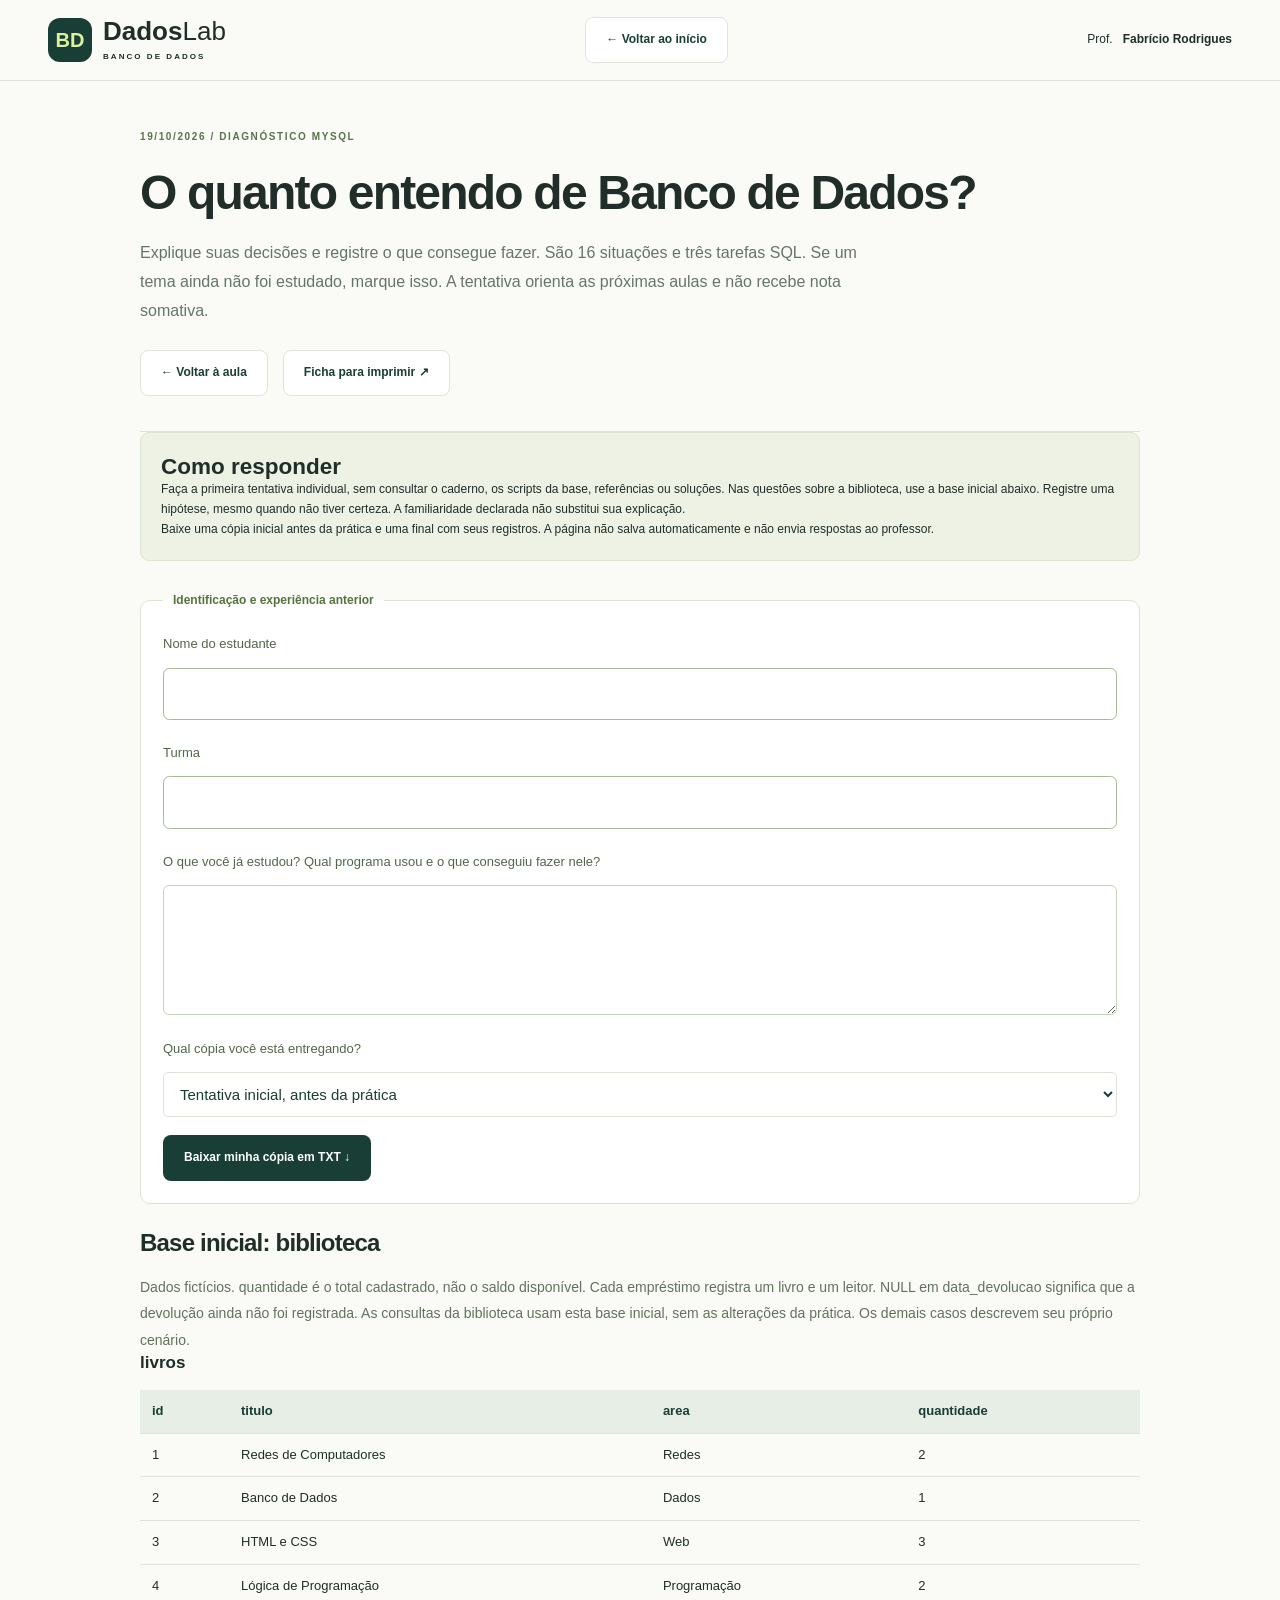
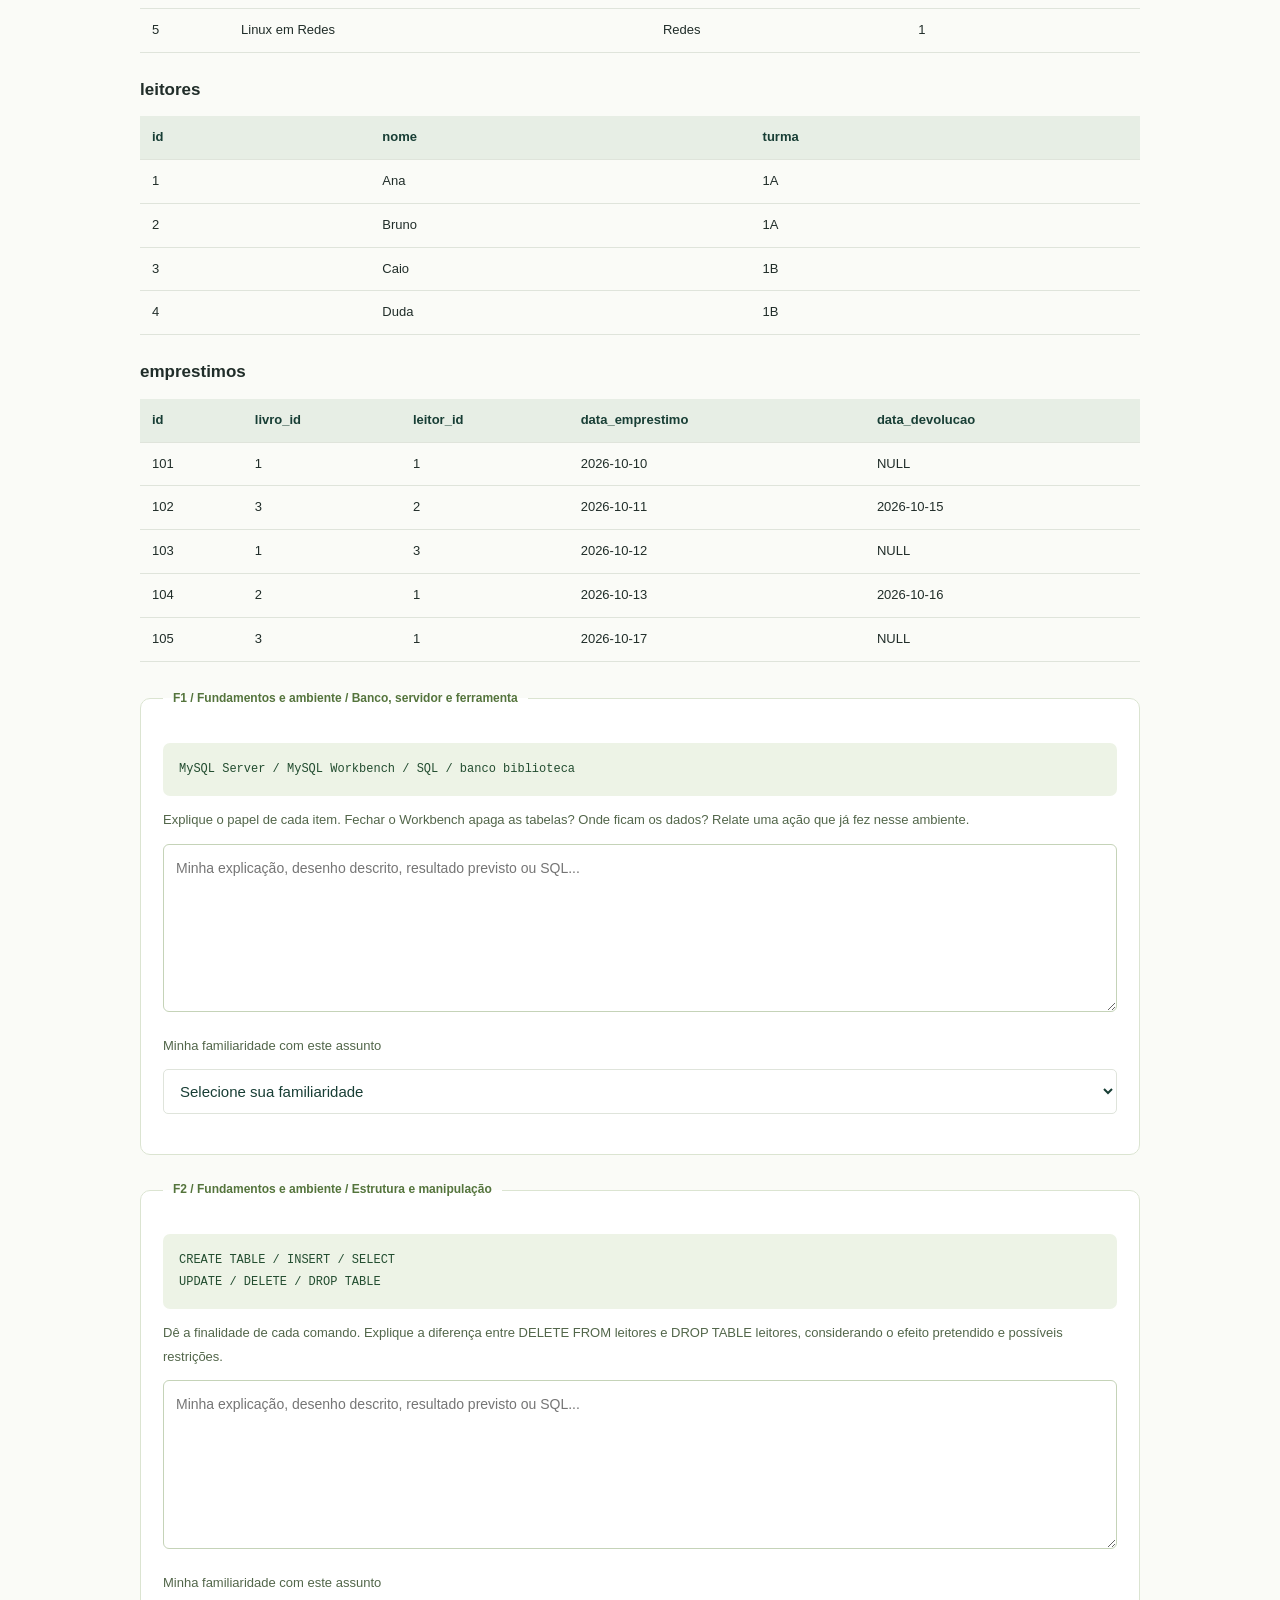
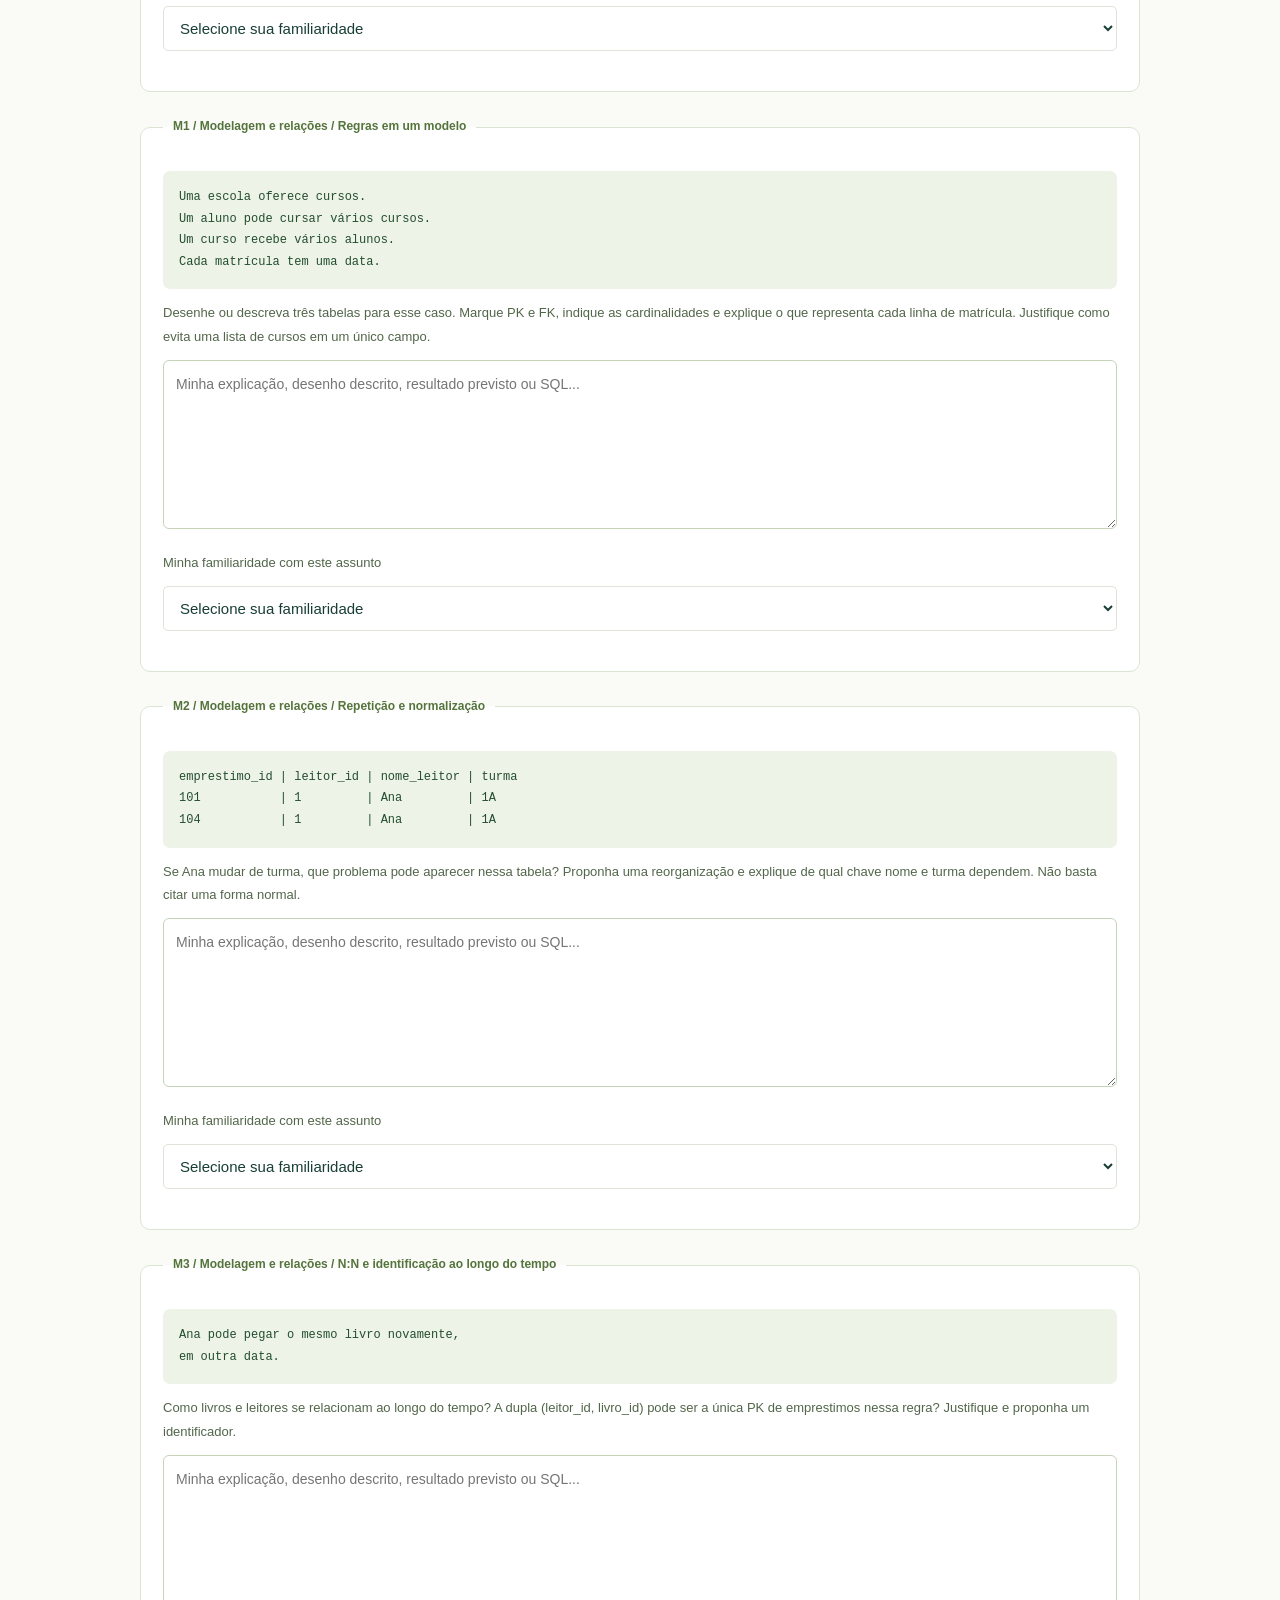
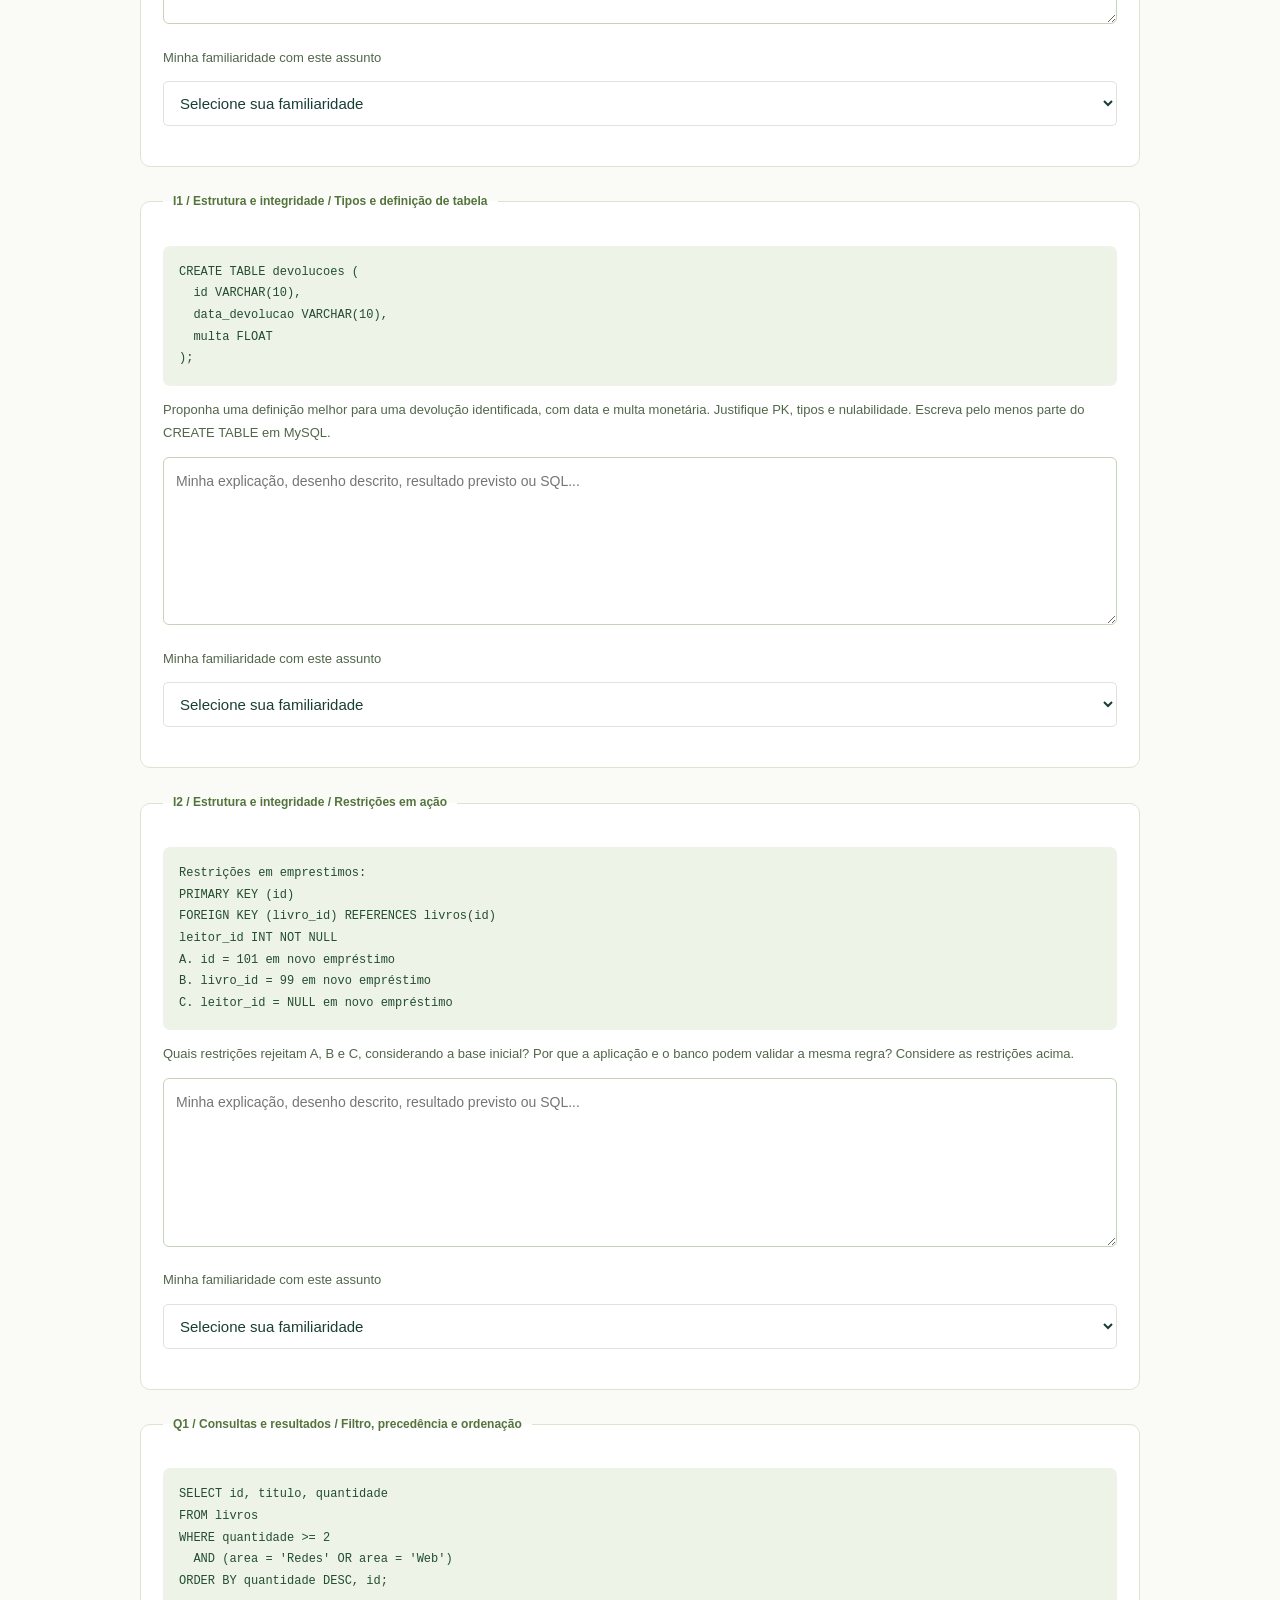
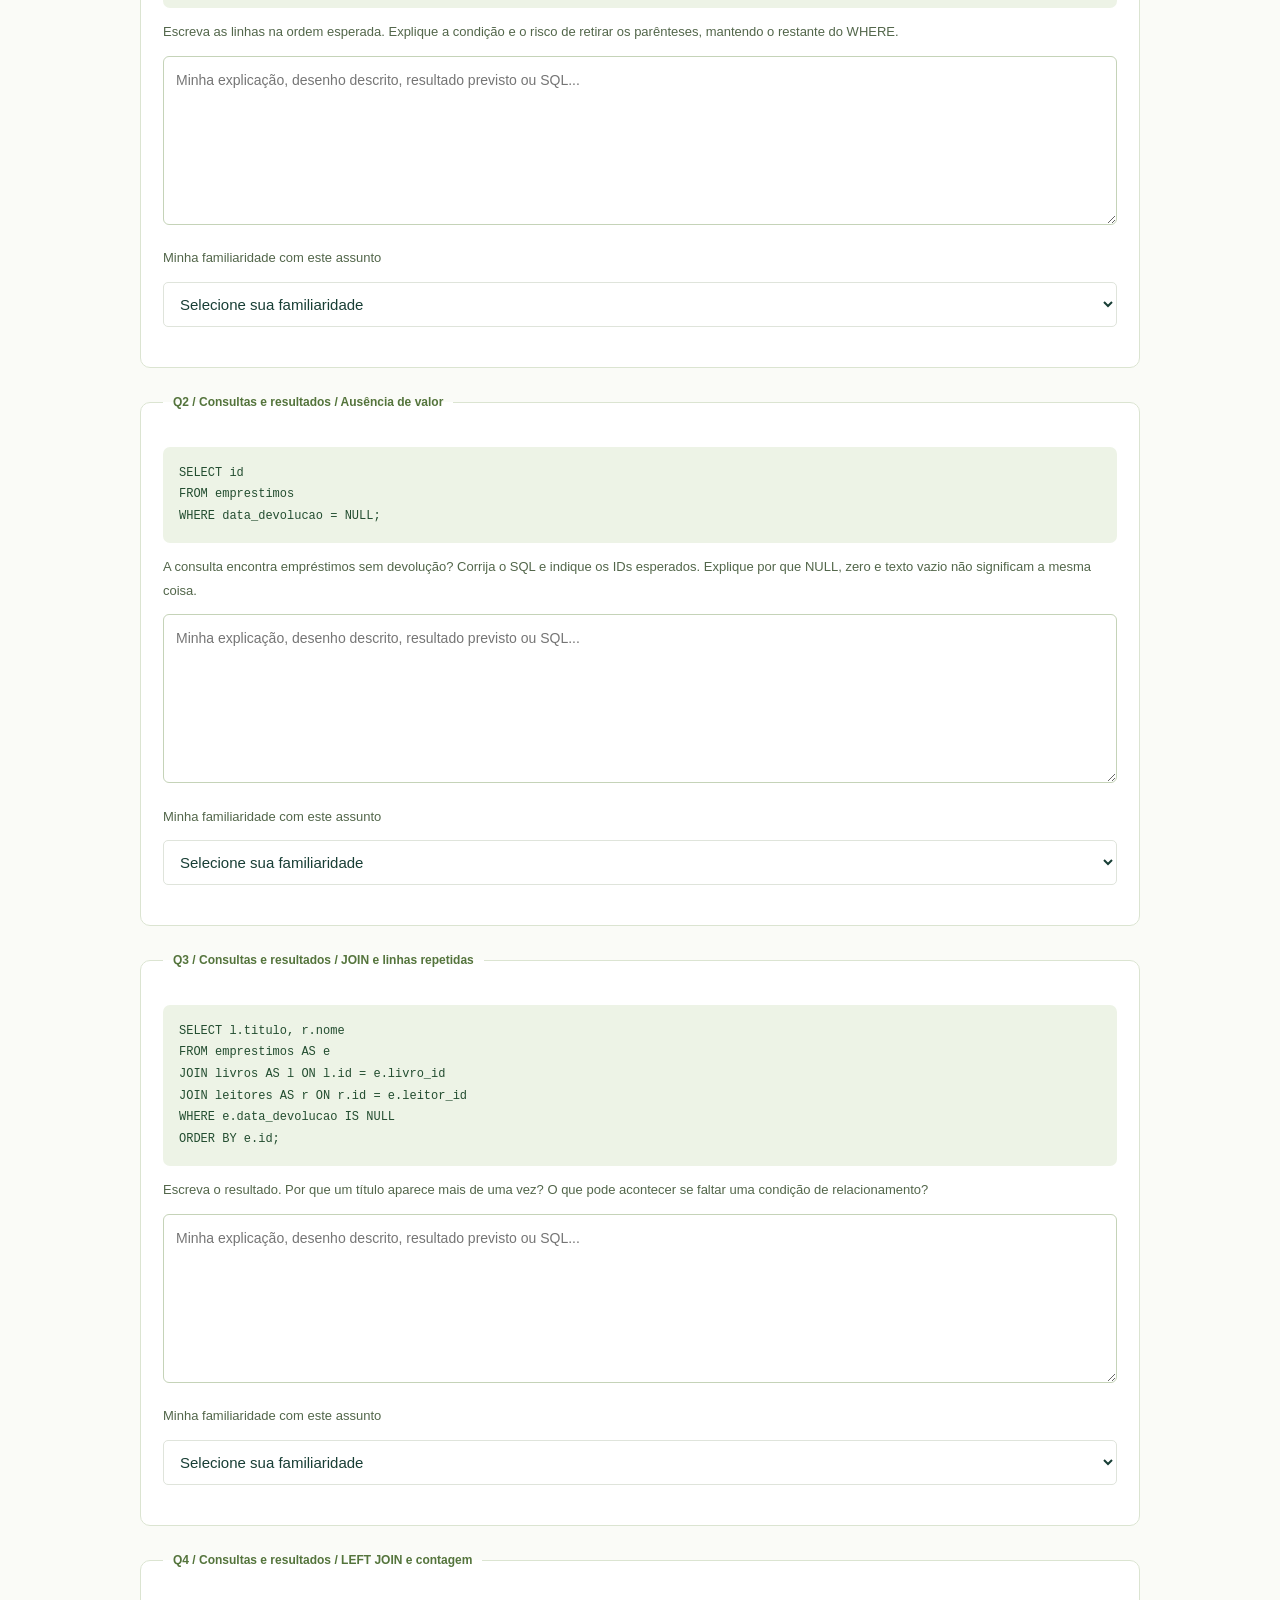
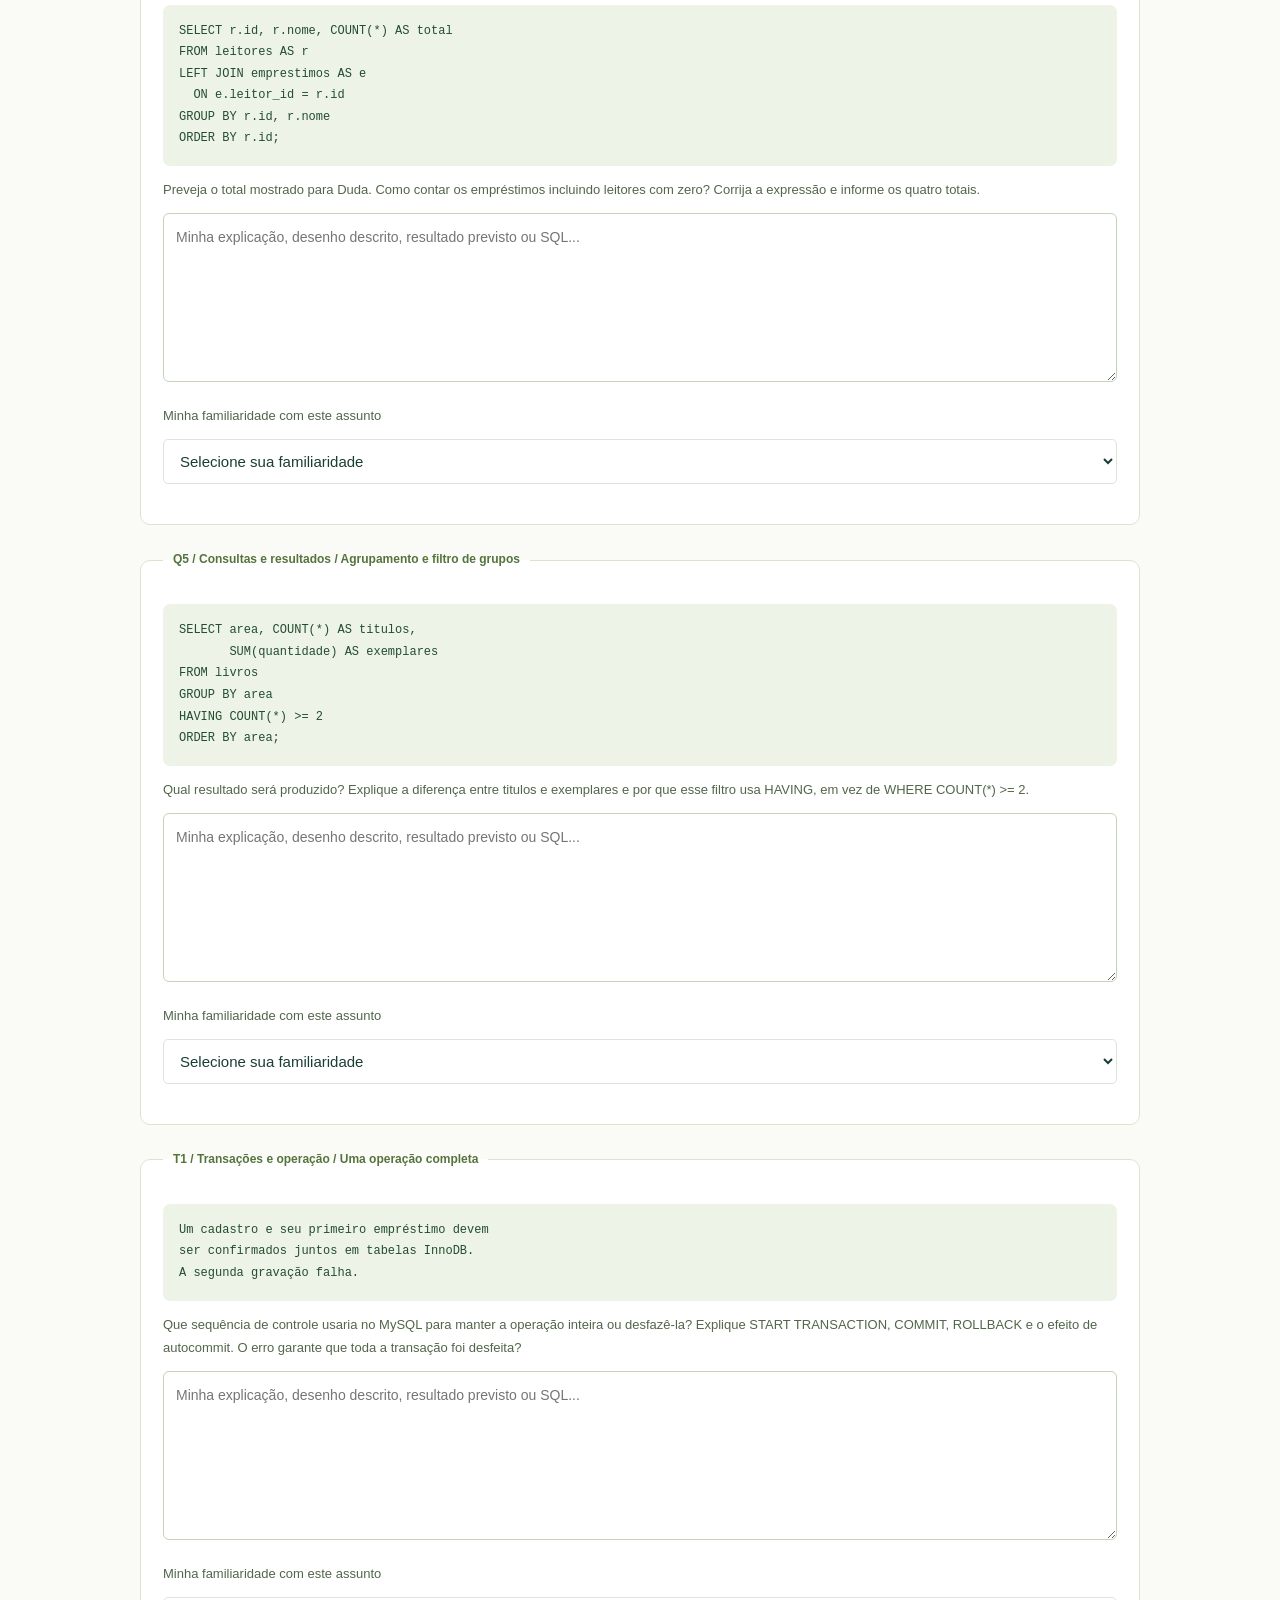
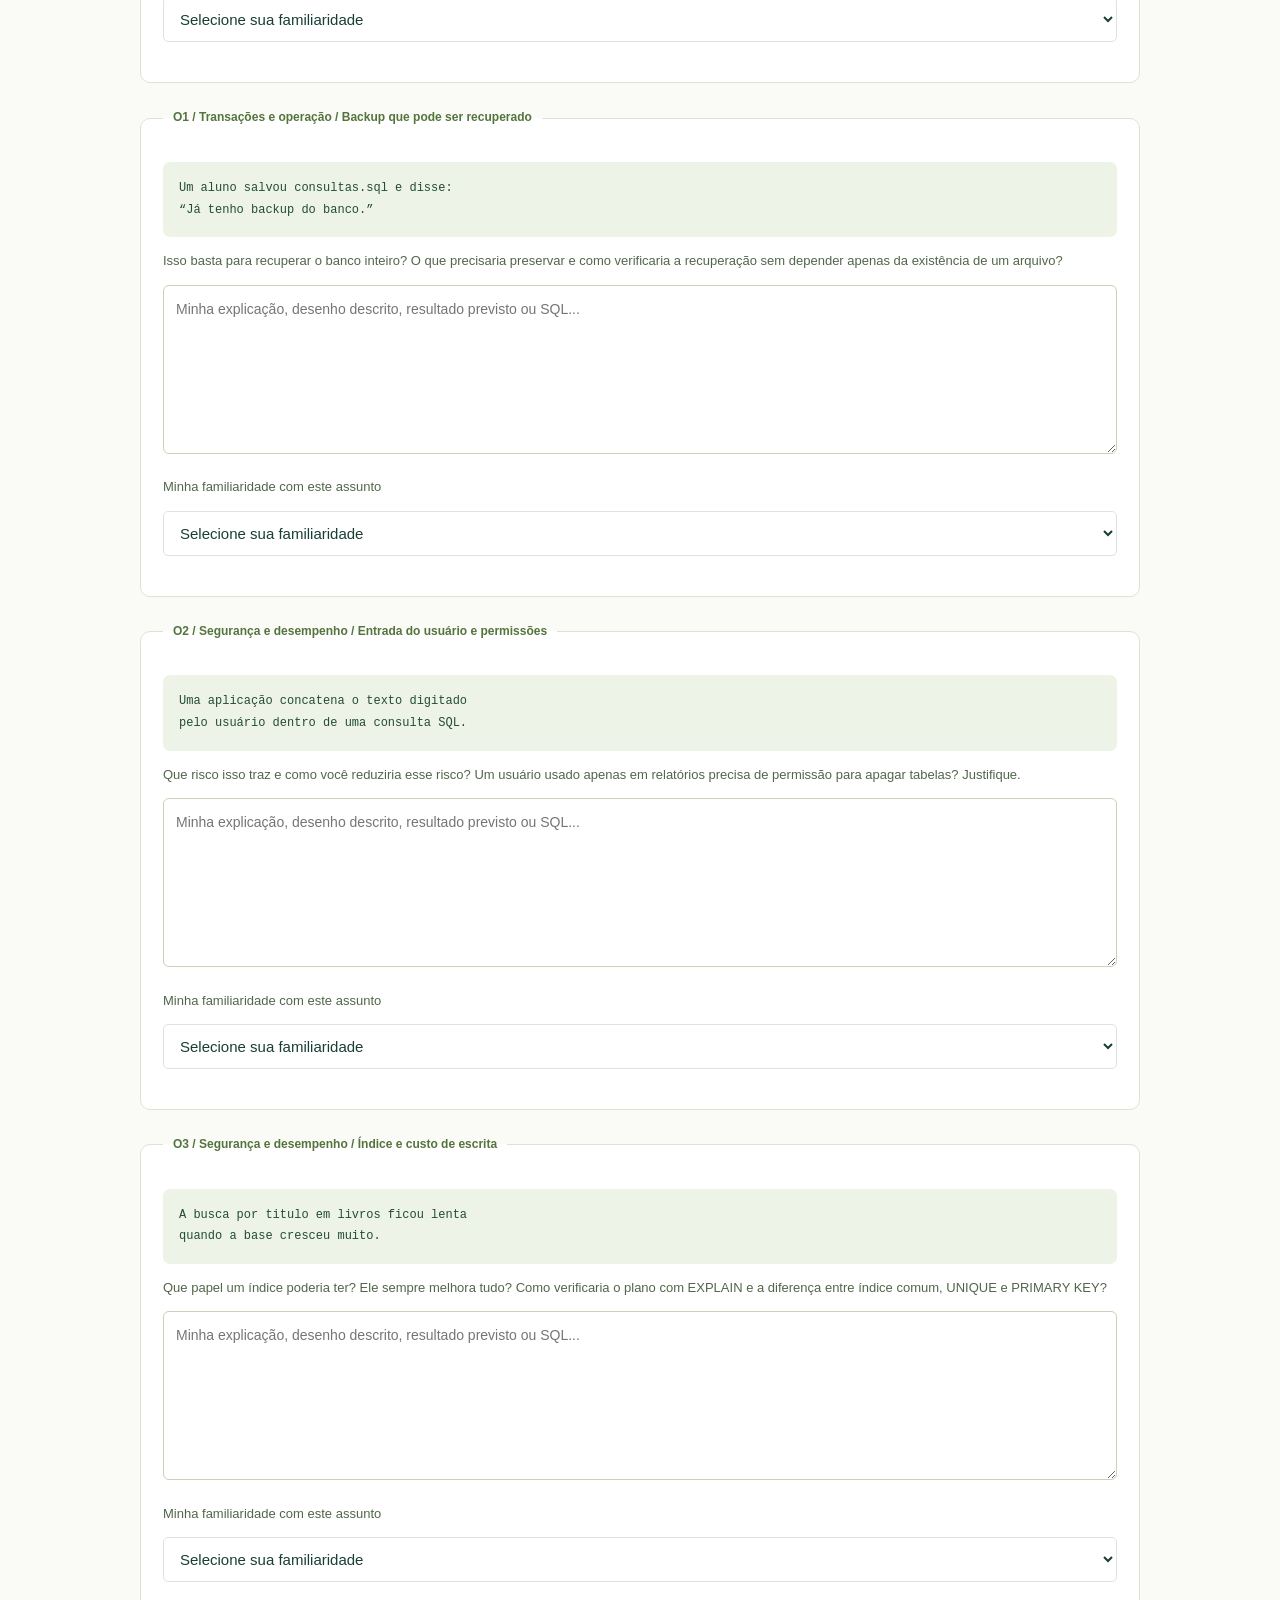
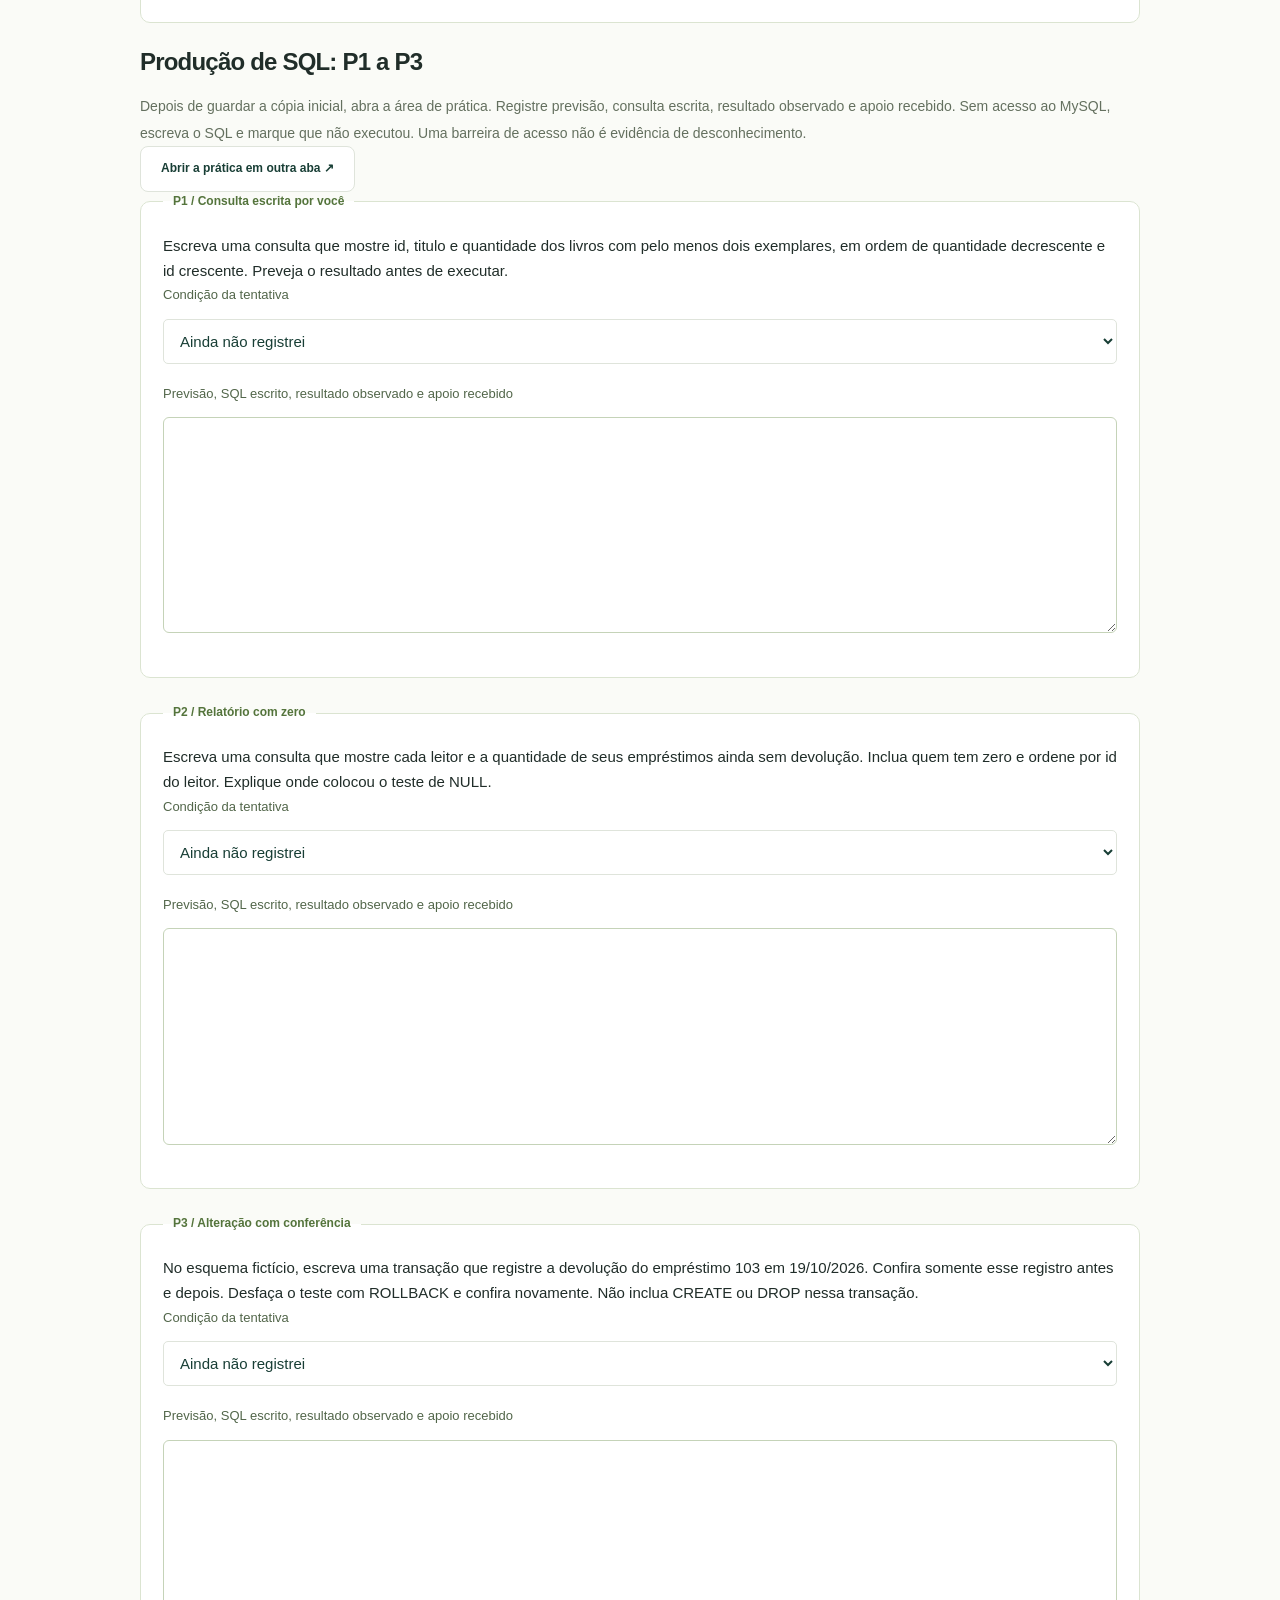
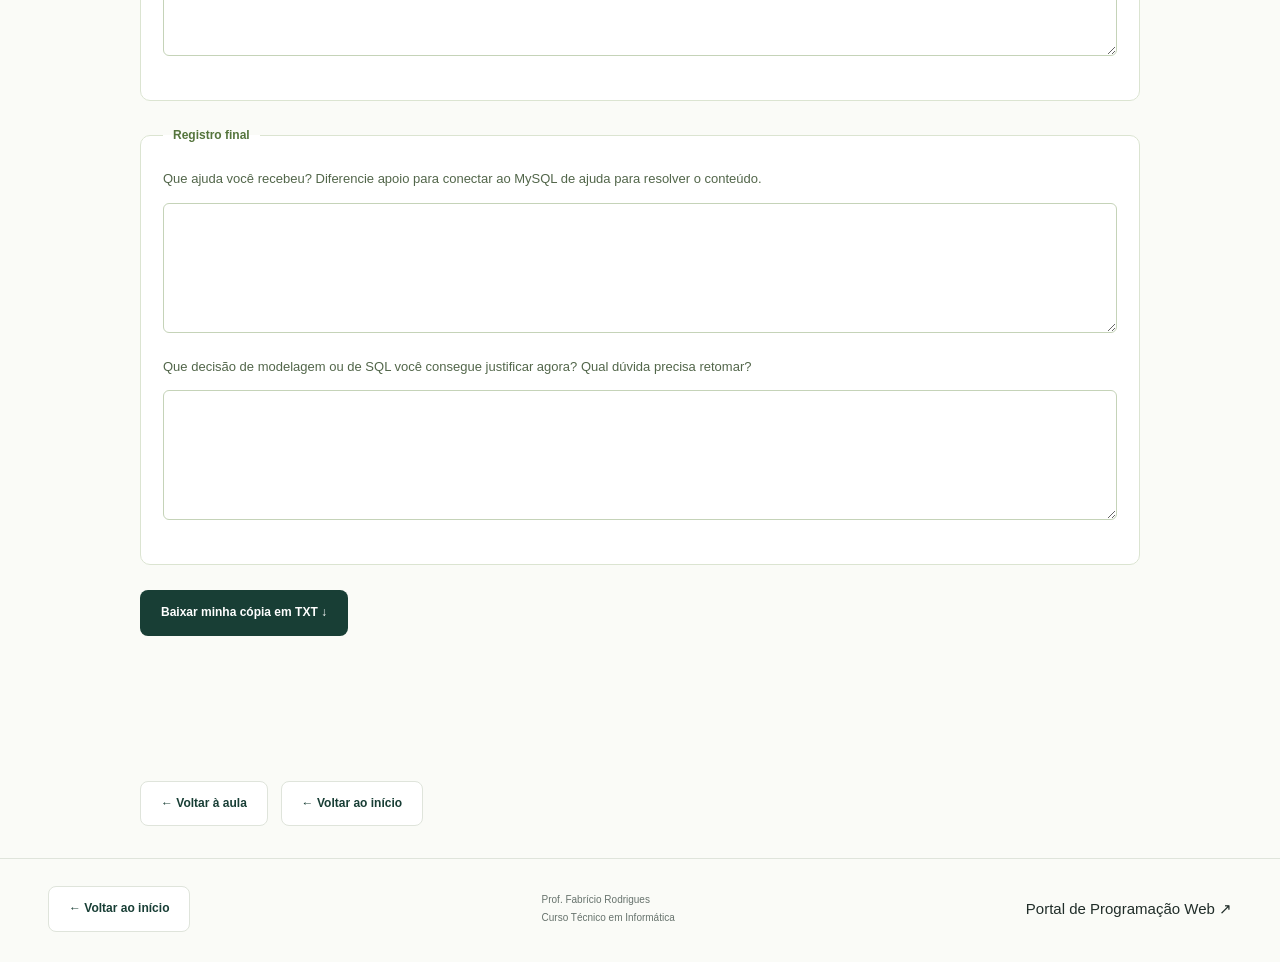
==== commit 7700f740: "Revisar portal e materiais para MySQL e ampliar diagnóstico" ====
--- a/diagnostico.html
+++ b/diagnostico.html
@@ -4,7 +4,7 @@
     <meta charset="utf-8">
     <meta name="viewport" content="width=device-width, initial-scale=1">
     <meta name="theme-color" content="#183e35">
-    <title>Responder e entregar o diagnóstico · DadosLab · Prof. Fabrício Rodrigues</title>
+    <title>Diagnóstico de conhecimentos em Banco de Dados · DadosLab · Prof. Fabrício Rodrigues</title>
     <meta name="description" content="Banco de Dados no curso técnico em Informática: diagnóstico, aulas às segundas, consultas e materiais para estudar.">
     <link rel="icon" href="favicon.svg">
     <link rel="stylesheet" href="styles.css">
@@ -25,17 +25,17 @@
     </div>
   </header>
     <main id="conteudo" class="detail-wrap">
-      <header class="detail-hero"><p class="eyebrow">19/10/2026 / PRIMEIRA TENTATIVA</p><h1>Meu diagnóstico de Banco de Dados</h1><p class="lead">Responda com suas palavras. Se um assunto for novo, indique isso. Baixe o TXT antes de fechar: a página não salva automaticamente nem envia ao professor.</p><div class="detail-actions"><a class="button secondary" href="aulas.html?id=aula-01">← Voltar à aula</a><a class="button secondary" href="Ficha-Diagnostico-BD.pdf">Ficha para imprimir ↗</a></div></header>
+      <header class="detail-hero"><p class="eyebrow">19/10/2026 / DIAGNÓSTICO MYSQL</p><h1>O quanto entendo de Banco de Dados?</h1><p class="lead">Explique suas decisões e registre o que consegue fazer. São 16 situações e três tarefas SQL. Se um tema ainda não foi estudado, marque isso. A tentativa orienta as próximas aulas e não recebe nota somativa.</p><div class="detail-actions"><a class="button secondary" href="aulas.html?id=aula-01">← Voltar à aula</a><a class="button secondary" href="Ficha-Diagnostico-BD.pdf">Ficha para imprimir ↗</a></div></header>
+      <div class="soft-box"><h2>Como responder</h2><p>Faça a primeira tentativa individual, sem consultar o caderno, os scripts da base, referências ou soluções. Nas questões sobre a biblioteca, use a base inicial abaixo. Registre uma hipótese, mesmo quando não tiver certeza. A familiaridade declarada não substitui sua explicação.</p><p>Baixe uma cópia inicial antes da prática e uma final com seus registros. A página não salva automaticamente e não envia respostas ao professor.</p></div>
       <form id="db-diagnostic" class="diagnostic-form">
-        <fieldset class="diagnostic-question"><legend>Identificação</legend><label for="nome">Nome do estudante</label><input id="nome" name="nome" autocomplete="name" required><label for="turma">Turma</label><input id="turma" name="turma" required><label for="experiencia">O que você já estudou e qual programa de banco de dados já usou?</label><textarea id="experiencia" name="experiencia" rows="3"></textarea></fieldset>
-        <section class="lesson-content"><h2>Base fictícia da biblioteca</h2><p>Em livros, quantidade indica exemplares cadastrados. Em emprestimos, NULL em data_devolucao indica devolução ainda não registrada.</p><div id="db-base"></div></section>
+        <fieldset class="diagnostic-question"><legend>Identificação e experiência anterior</legend><label for="nome">Nome do estudante</label><input id="nome" name="nome" autocomplete="name" required><label for="turma">Turma</label><input id="turma" name="turma" required><label for="experiencia">O que você já estudou? Qual programa usou e o que conseguiu fazer nele?</label><textarea id="experiencia" name="experiencia" rows="4"></textarea><label for="etapa">Qual cópia você está entregando?</label><select id="etapa" name="etapa"><option value="inicial">Tentativa inicial, antes da prática</option><option value="final">Versão final, com registro da prática</option></select><button class="button primary" type="submit">Baixar minha cópia em TXT ↓</button></fieldset>
+        <section class="lesson-content"><h2>Base inicial: biblioteca</h2><p id="base-note"></p><div id="db-base"></div></section>
         <div id="db-questions"></div>
-        <fieldset class="diagnostic-question"><legend>Registro da prática</legend><label for="pratica">Registre sua consulta, o resultado esperado, o observado e o que você mudou ou ainda não conseguiu.</label><textarea id="pratica" name="pratica" rows="7"></textarea><a class="text-link" href="laboratorio.html" target="_blank" rel="noopener">Abrir o laboratório em outra aba ↗</a></fieldset>
-        <fieldset id="bilhete-saida" class="diagnostic-question"><legend>Bilhete de saída</legend><label for="facilidade">Uma facilidade de hoje</label><textarea id="facilidade" name="facilidade" rows="2"></textarea><label for="duvida">Uma dúvida</label><textarea id="duvida" name="duvida" rows="2"></textarea><label for="chave">O que uma chave primária identifica?</label><textarea id="chave" name="chave" rows="2"></textarea></fieldset>
-        <button class="button primary" type="submit">Baixar meu diagnóstico em TXT ↓</button>
-        <p id="diagnostic-status" class="db-status" role="status" aria-live="polite"></p>
-      </form>
-      <nav class="return-nav"><a class="button secondary" href="aulas.html?id=aula-01">← Voltar à aula</a><a class="button secondary" href="index.html">← Voltar ao início</a></nav>
+        <section class="lesson-content"><h2>Produção de SQL: P1 a P3</h2><p>Depois de guardar a cópia inicial, abra a área de prática. Registre previsão, consulta escrita, resultado observado e apoio recebido. Sem acesso ao MySQL, escreva o SQL e marque que não executou. Uma barreira de acesso não é evidência de desconhecimento.</p><a class="button secondary" href="laboratorio.html" target="_blank" rel="noopener">Abrir a prática em outra aba ↗</a></section>
+        <div id="db-practice-questions"></div>
+        <fieldset class="diagnostic-question"><legend>Registro final</legend><label for="apoio">Que ajuda você recebeu? Diferencie apoio para conectar ao MySQL de ajuda para resolver o conteúdo.</label><textarea id="apoio" name="apoio" rows="3"></textarea><label for="saida">Que decisão de modelagem ou de SQL você consegue justificar agora? Qual dúvida precisa retomar?</label><textarea id="saida" name="saida" rows="4"></textarea></fieldset>
+        <button class="button primary" type="submit">Baixar minha cópia em TXT ↓</button><p id="diagnostic-status" class="db-status" role="status" aria-live="polite"></p>
+      </form><nav class="return-nav"><a class="button secondary" href="aulas.html?id=aula-01">← Voltar à aula</a><a class="button secondary" href="index.html">← Voltar ao início</a></nav>
     </main>
     <footer class="site-footer">
       <div class="wrap footer-inner">
--- a/styles.css
+++ b/styles.css
@@ -64,3 +64,7 @@
   .db-deck { border: 0; }
   .db-table { font-size: 10pt; }
 }
+
+.diagnostic-question select { display:block; width:100%; padding:12px; margin:8px 0 18px; color:var(--green); background:#fff; border:1px solid var(--line); border-radius:5px; font:inherit; }
+.diagnostic-question textarea { min-height:130px; }
+.db-question-index { position:sticky; top:0; z-index:2; padding:12px; background:#fafbf7; border:1px solid var(--line); }
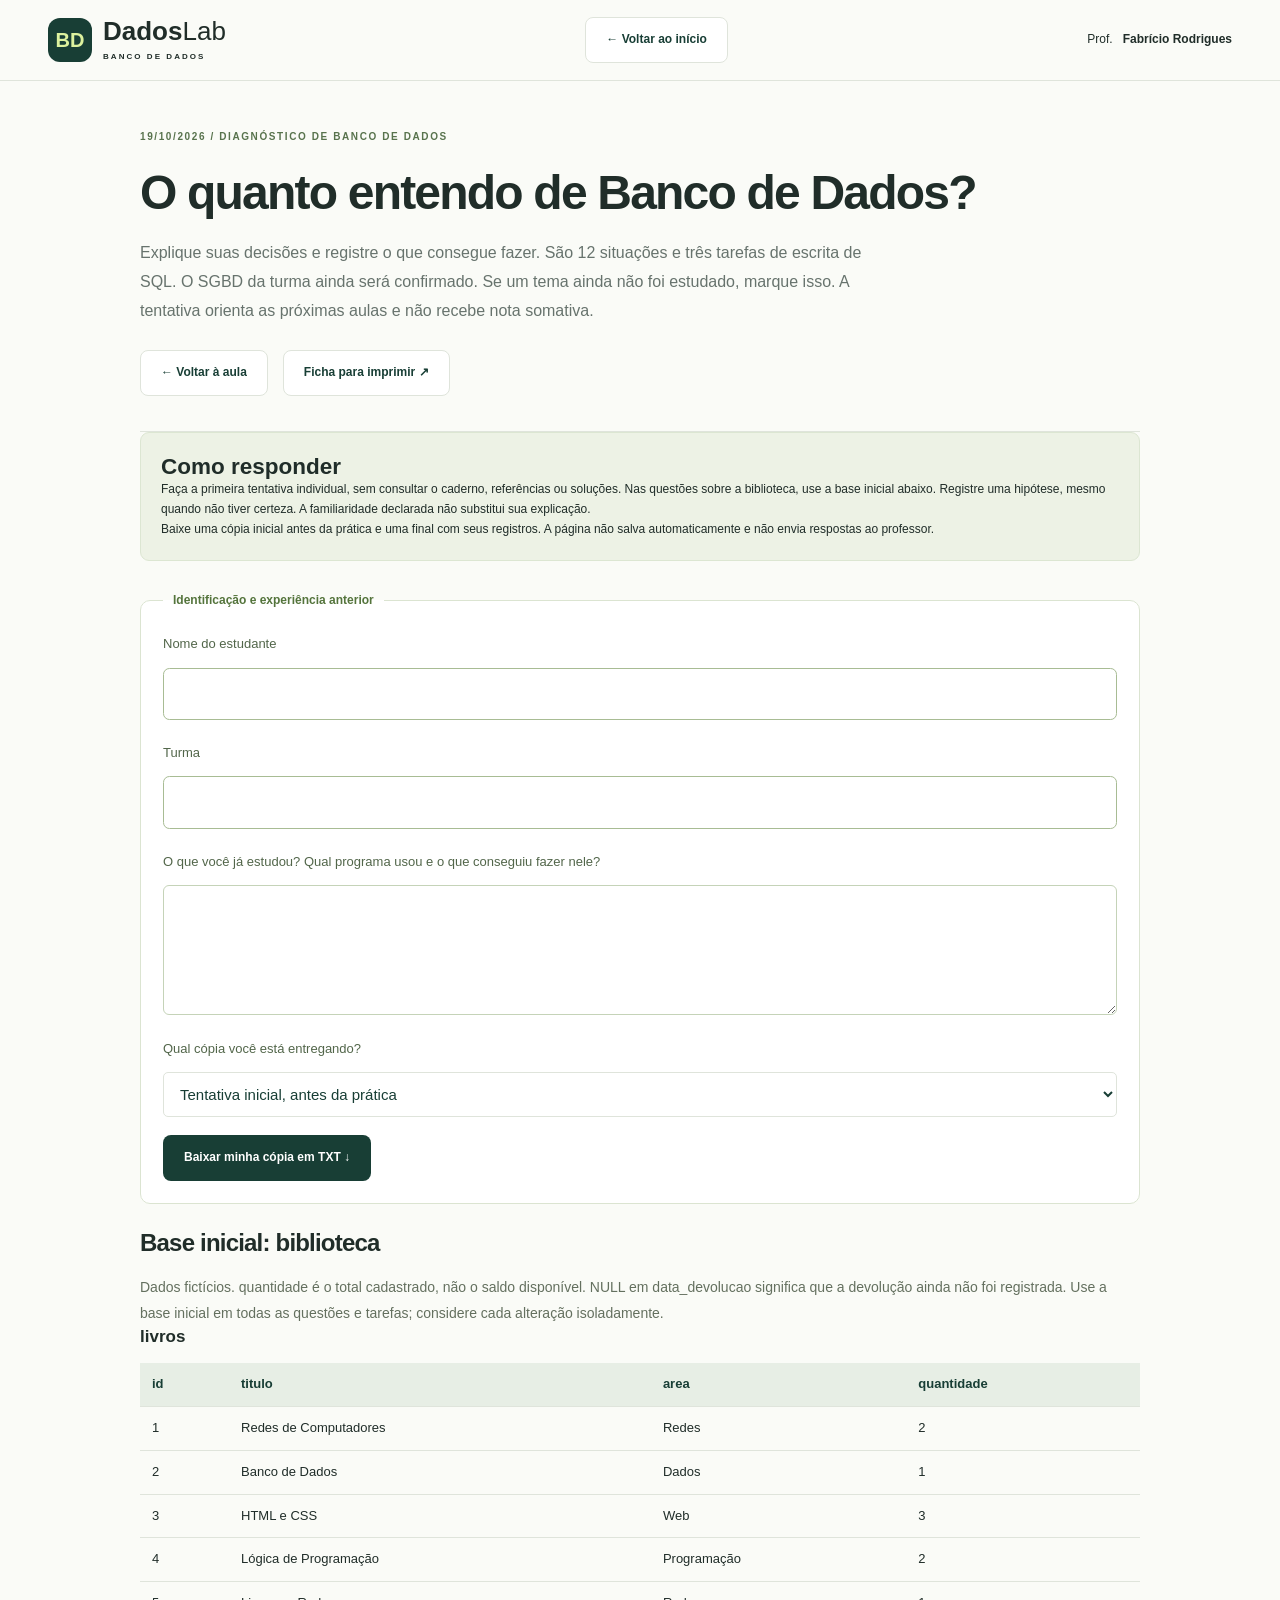
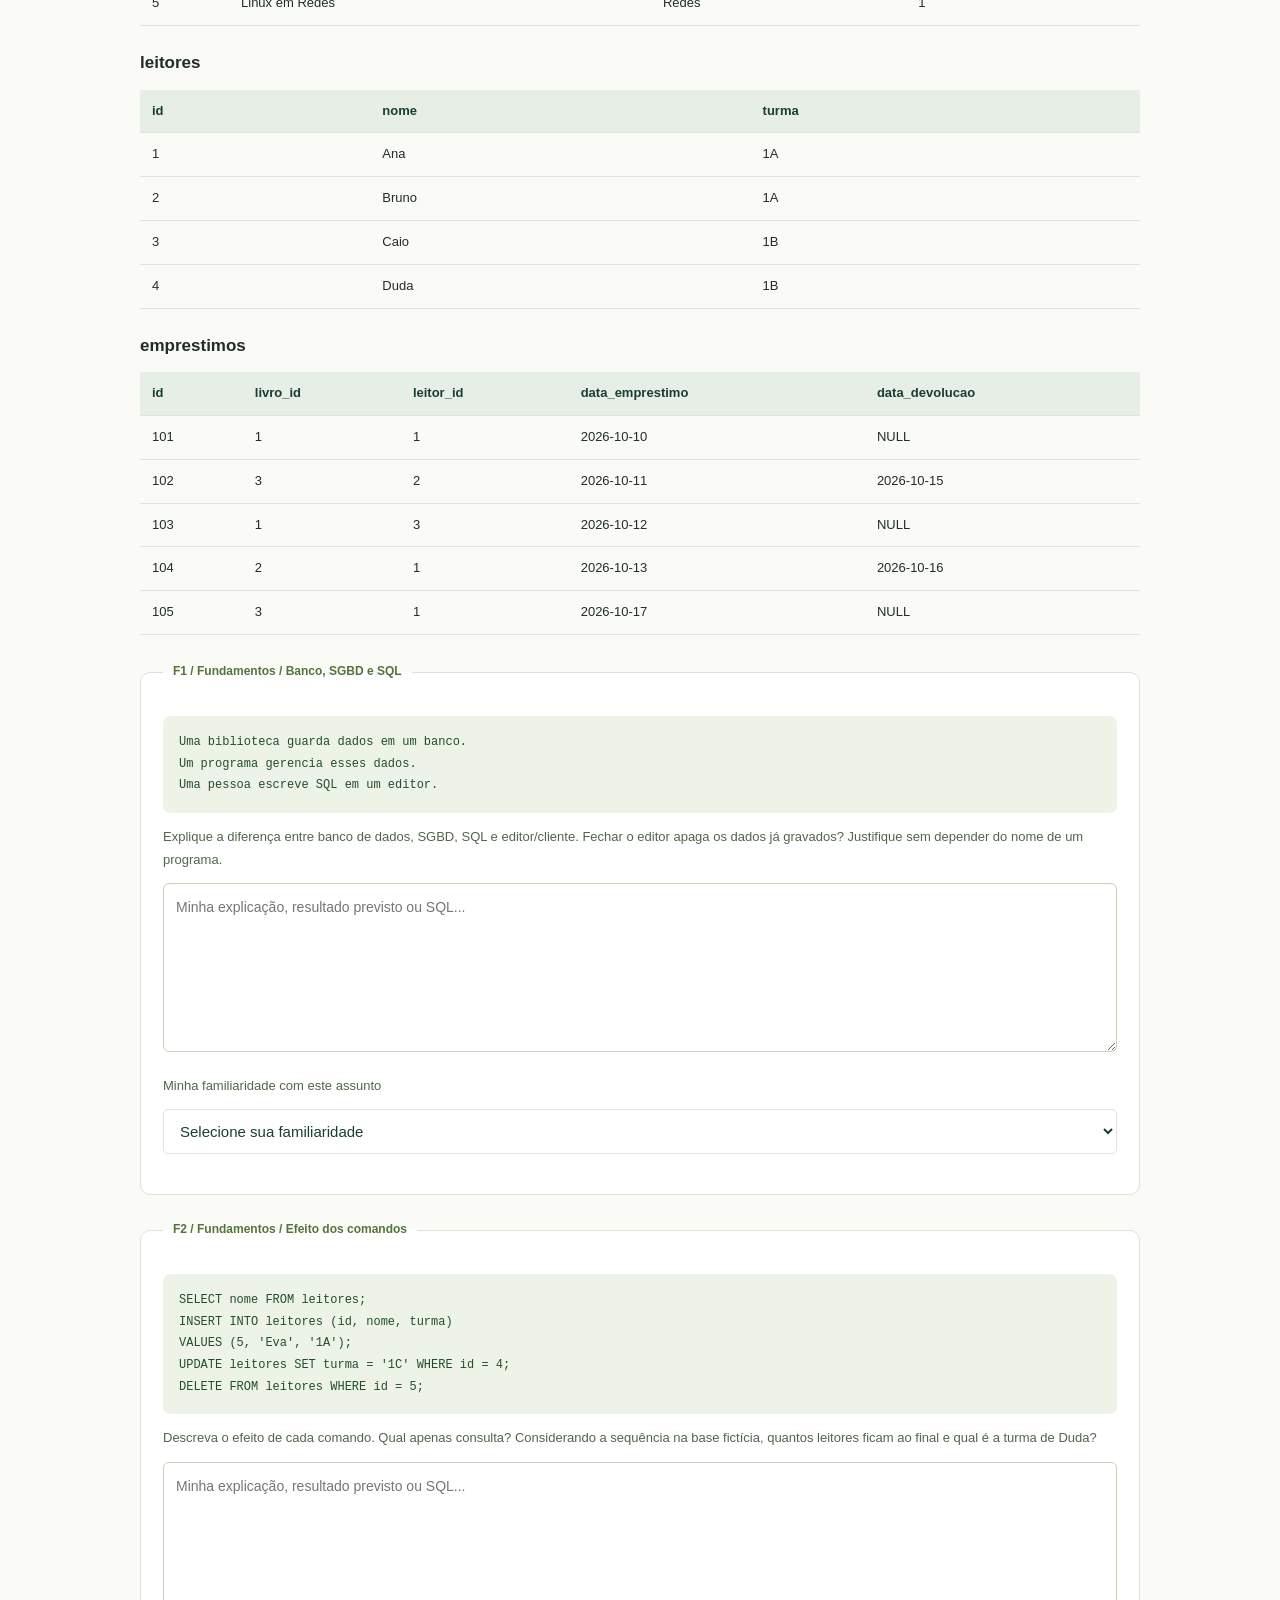
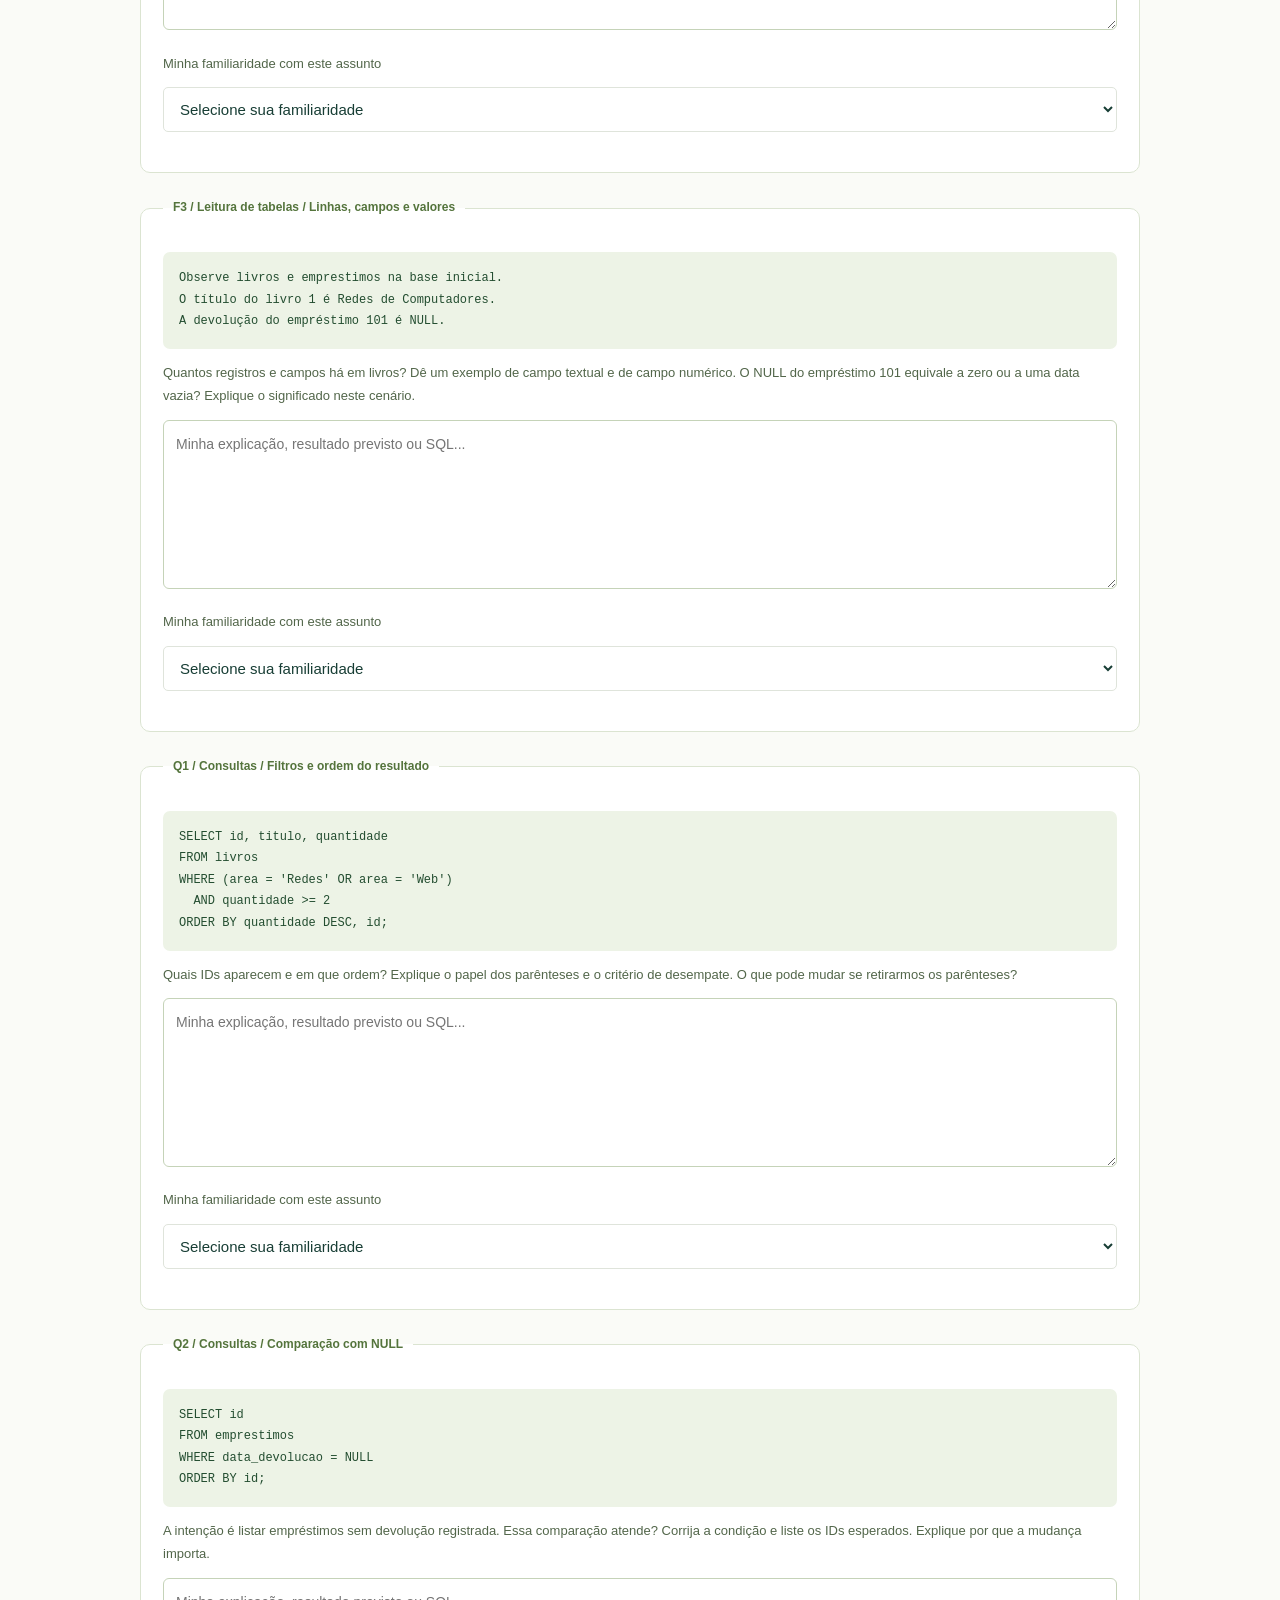
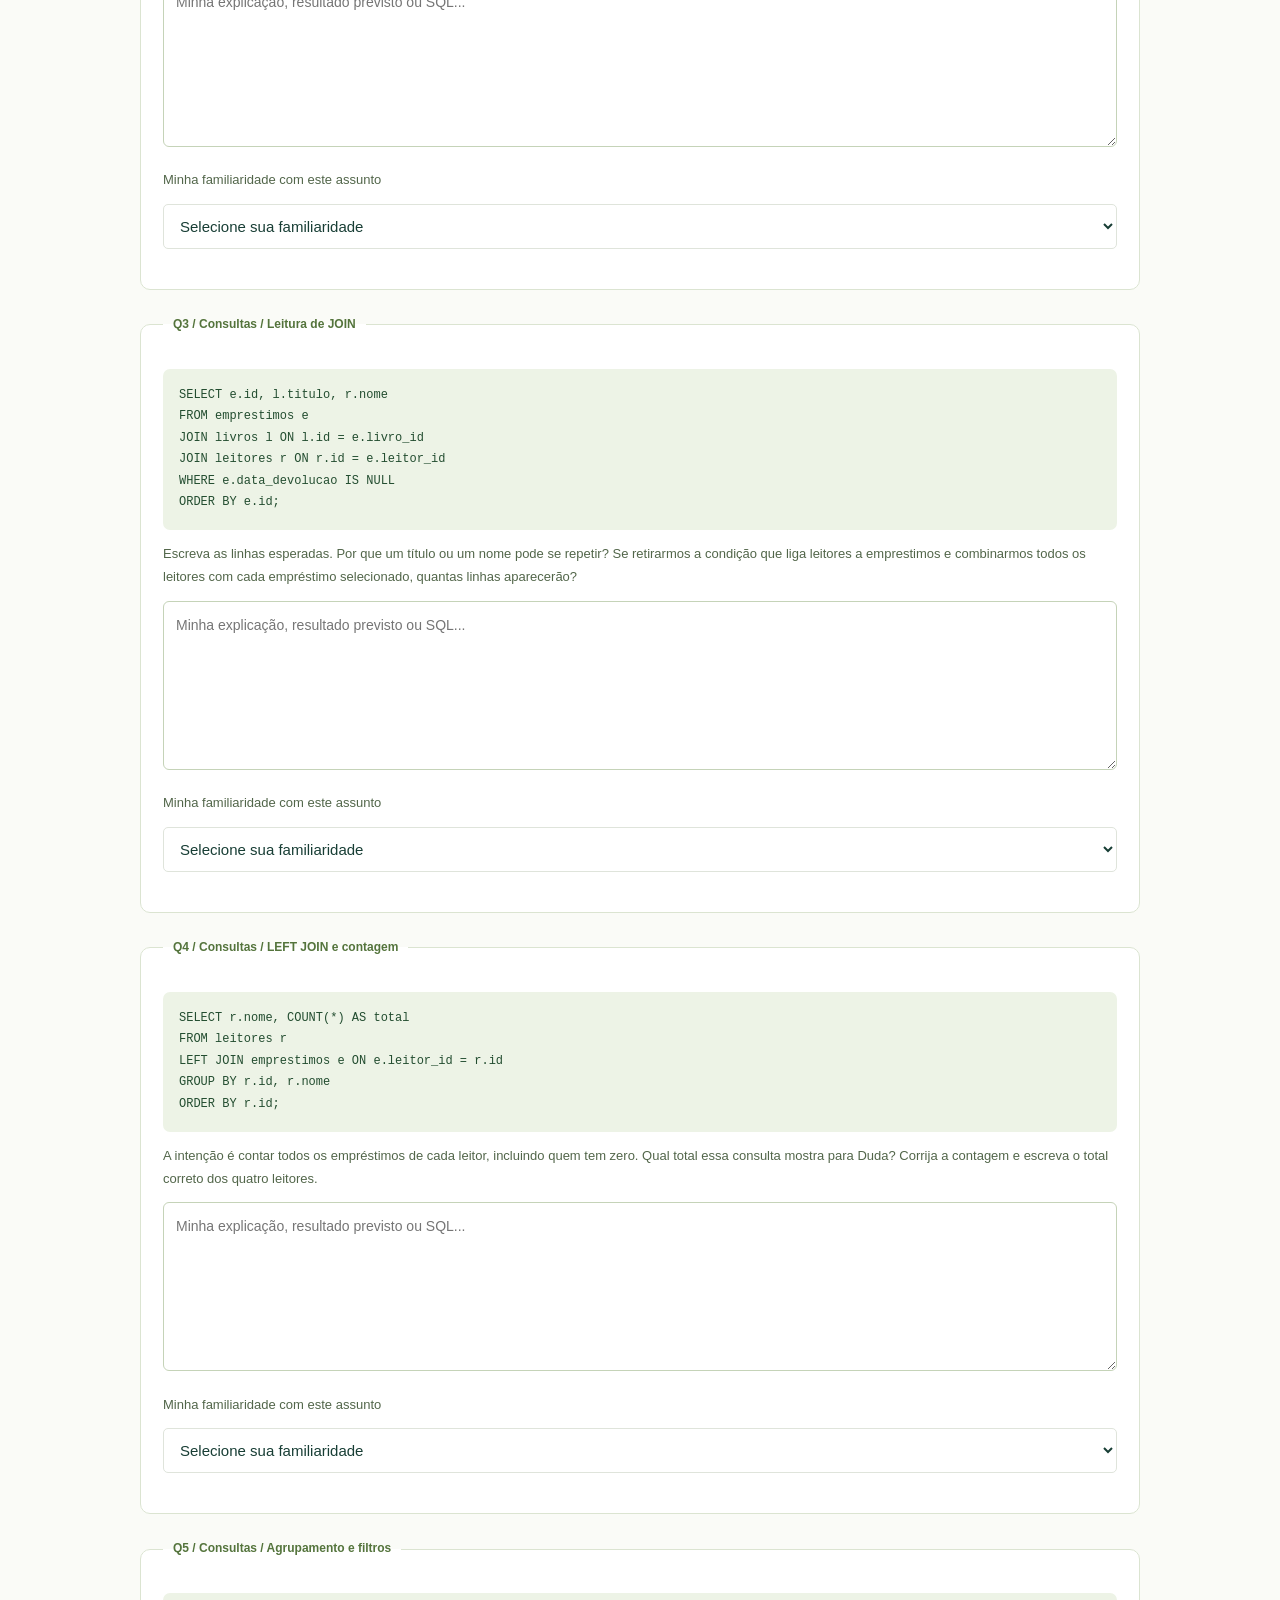
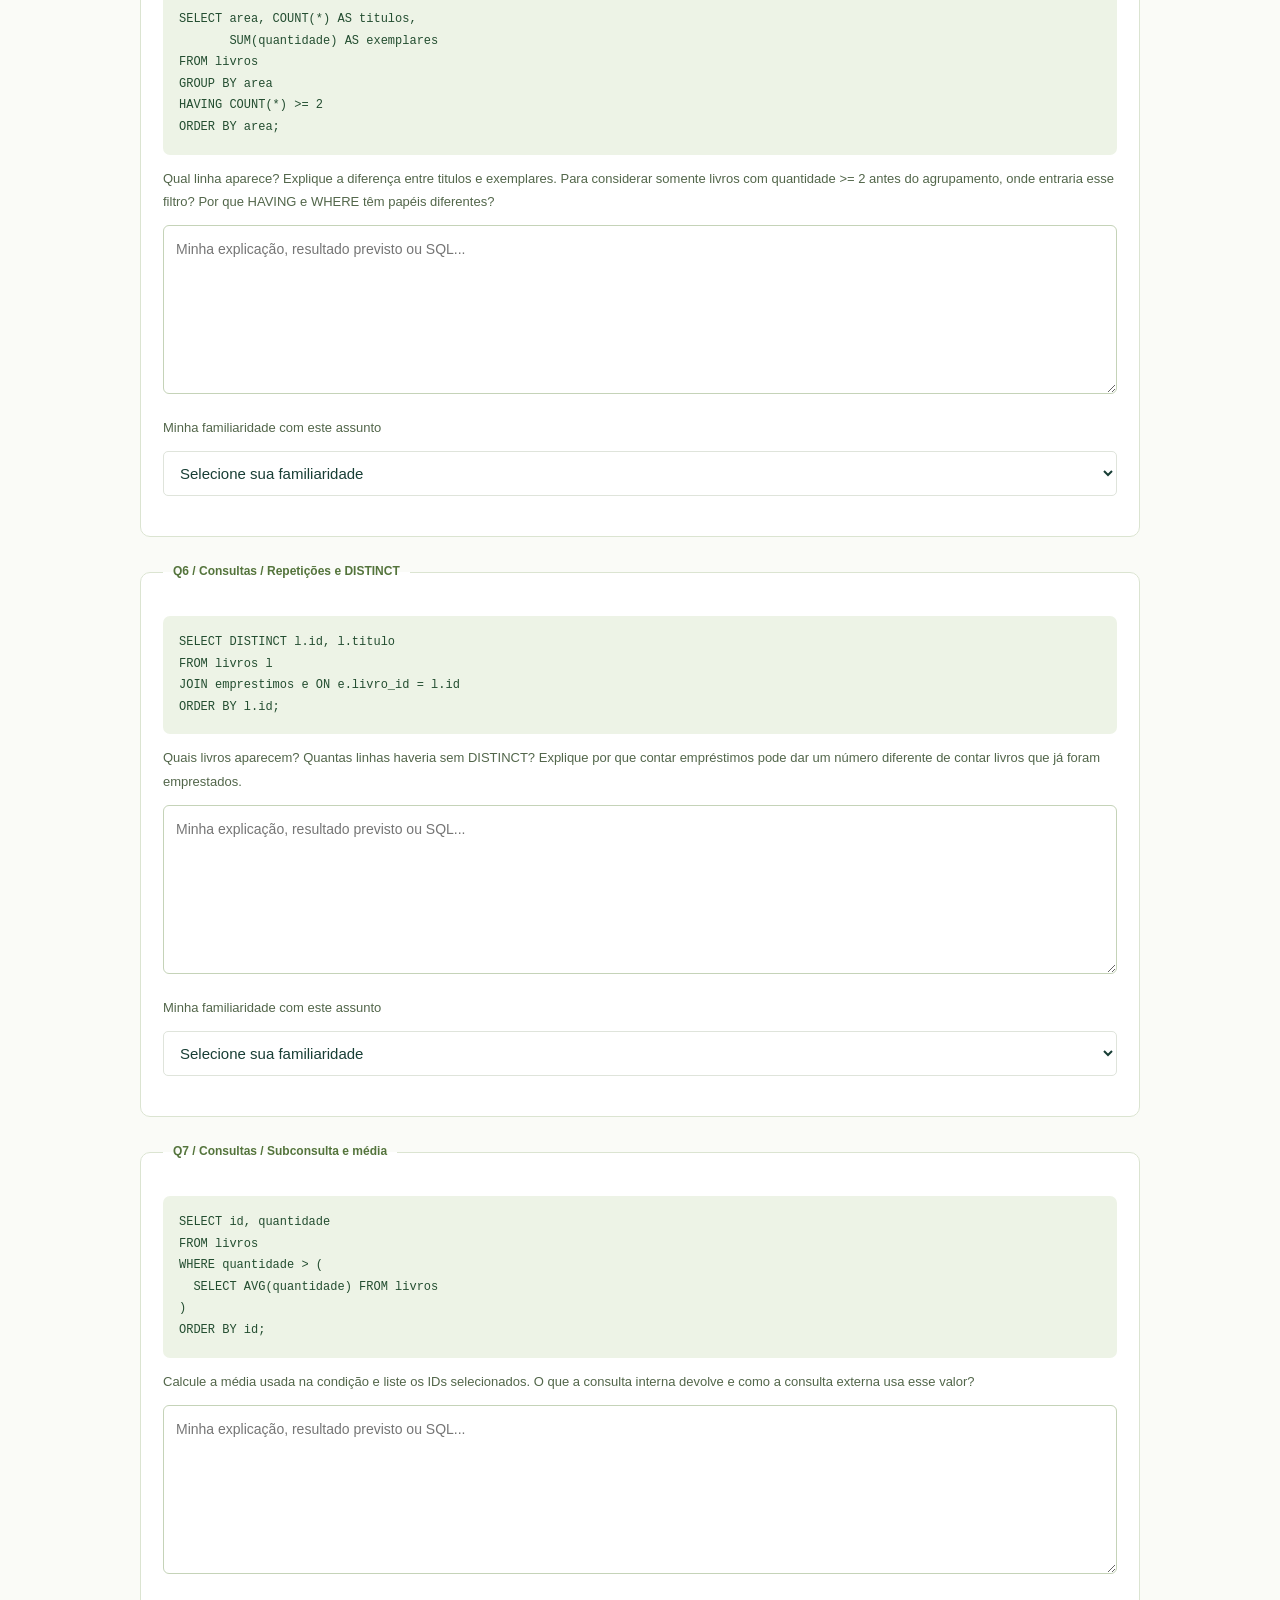
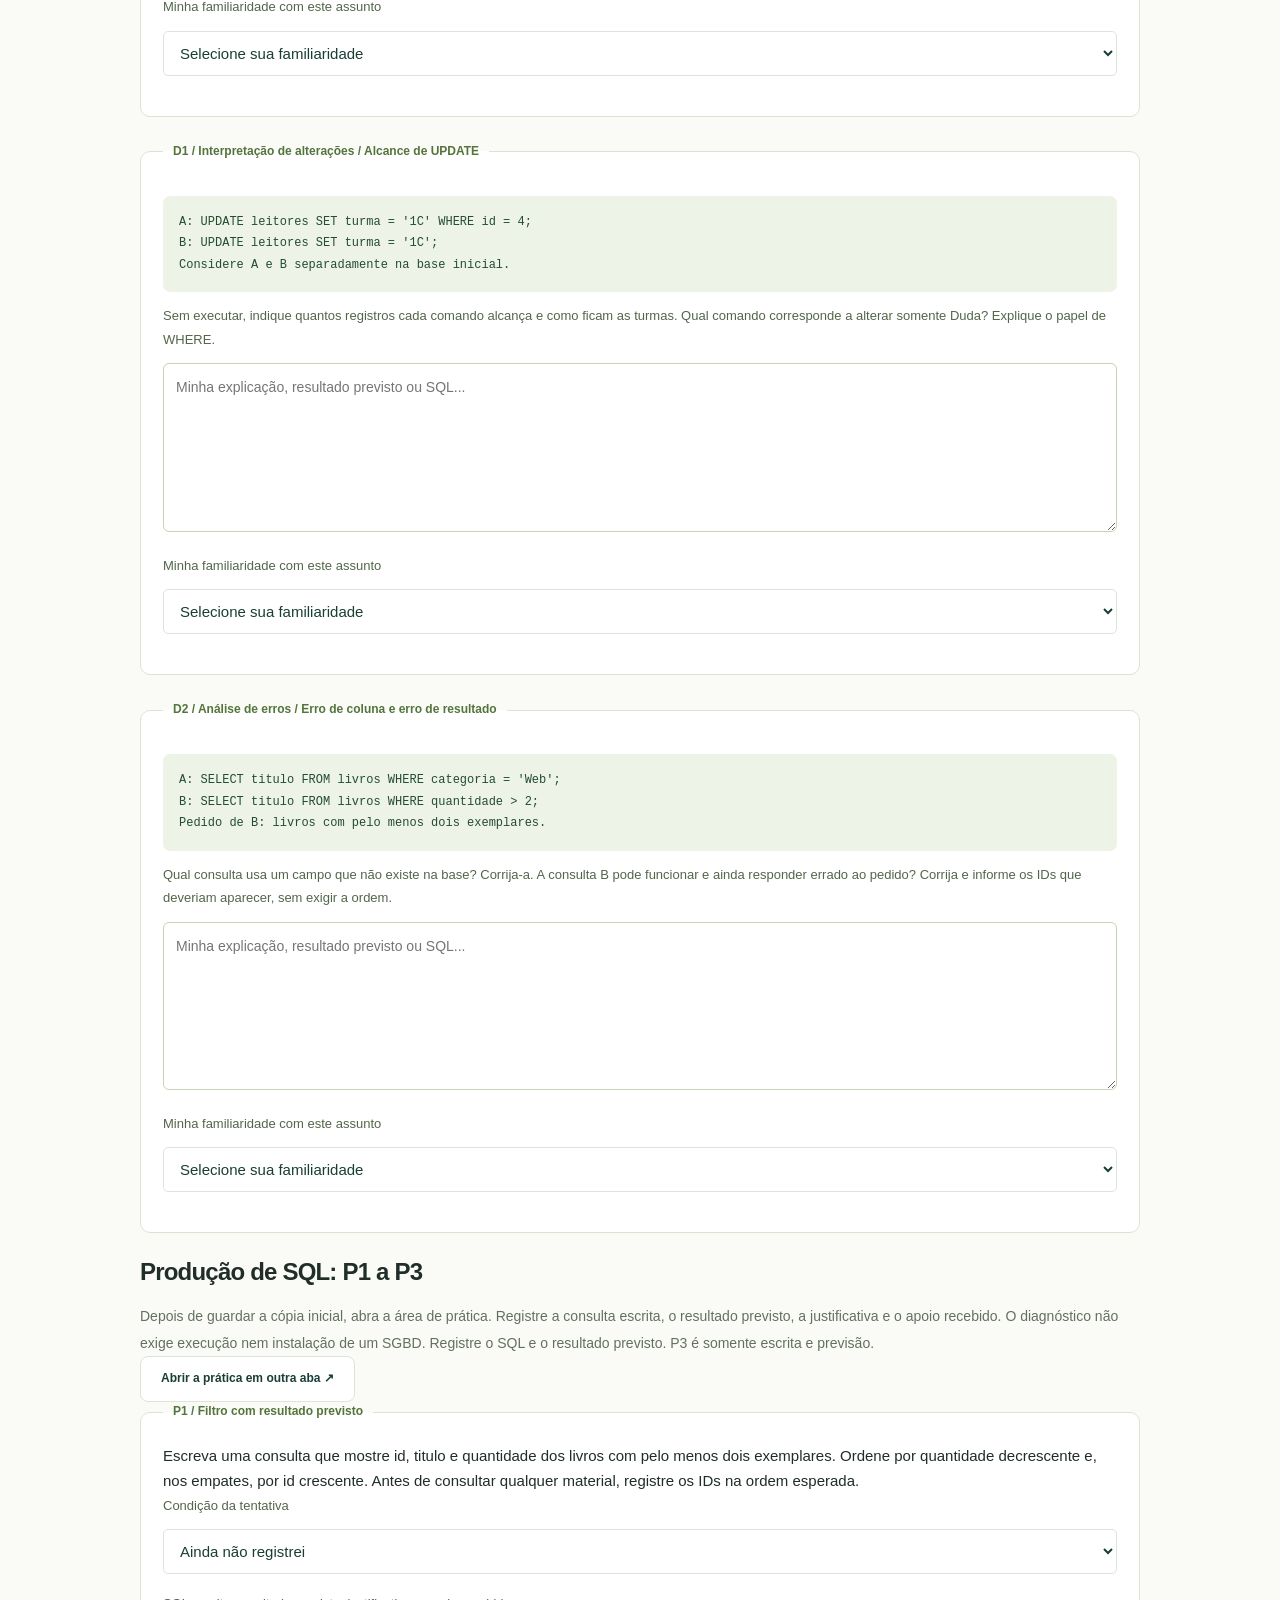
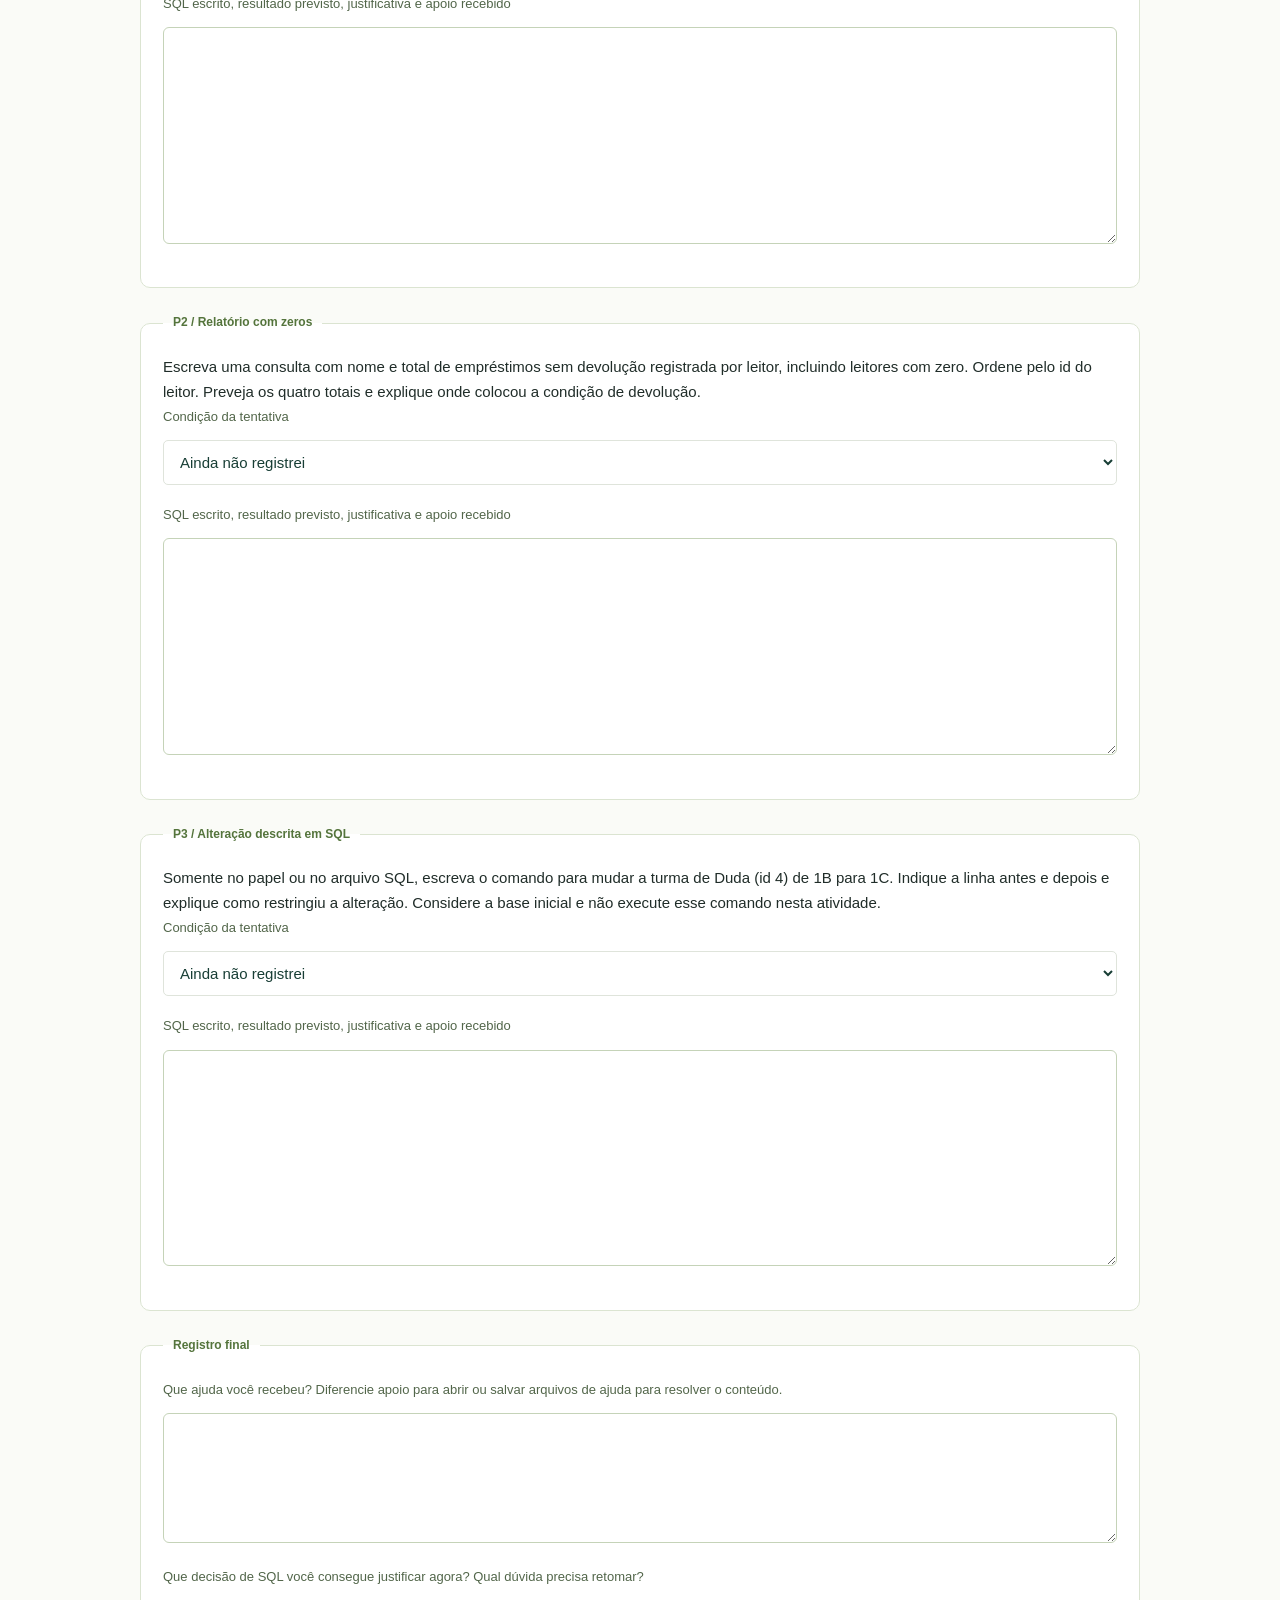
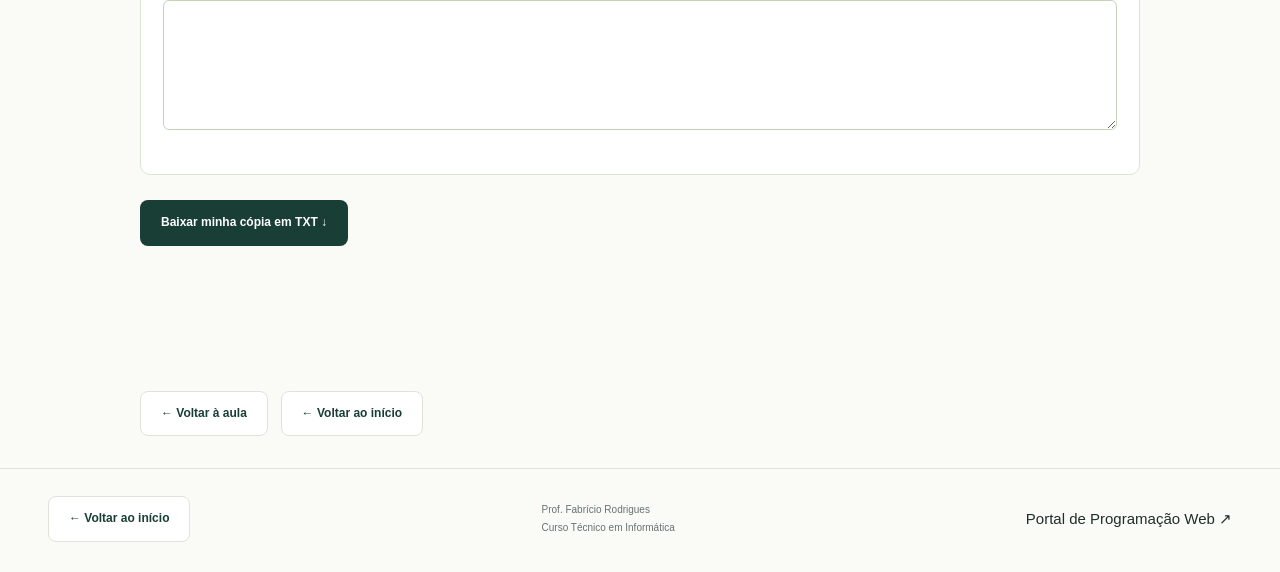
==== commit 58b35126: "Ajusta diagnóstico de Banco de Dados sem SGBD definido Remove modelagem, transações e segurança do d" ====
--- a/diagnostico.html
+++ b/diagnostico.html
@@ -25,15 +25,15 @@
     </div>
   </header>
     <main id="conteudo" class="detail-wrap">
-      <header class="detail-hero"><p class="eyebrow">19/10/2026 / DIAGNÓSTICO MYSQL</p><h1>O quanto entendo de Banco de Dados?</h1><p class="lead">Explique suas decisões e registre o que consegue fazer. São 16 situações e três tarefas SQL. Se um tema ainda não foi estudado, marque isso. A tentativa orienta as próximas aulas e não recebe nota somativa.</p><div class="detail-actions"><a class="button secondary" href="aulas.html?id=aula-01">← Voltar à aula</a><a class="button secondary" href="Ficha-Diagnostico-BD.pdf">Ficha para imprimir ↗</a></div></header>
-      <div class="soft-box"><h2>Como responder</h2><p>Faça a primeira tentativa individual, sem consultar o caderno, os scripts da base, referências ou soluções. Nas questões sobre a biblioteca, use a base inicial abaixo. Registre uma hipótese, mesmo quando não tiver certeza. A familiaridade declarada não substitui sua explicação.</p><p>Baixe uma cópia inicial antes da prática e uma final com seus registros. A página não salva automaticamente e não envia respostas ao professor.</p></div>
+      <header class="detail-hero"><p class="eyebrow">19/10/2026 / DIAGNÓSTICO DE BANCO DE DADOS</p><h1>O quanto entendo de Banco de Dados?</h1><p class="lead">Explique suas decisões e registre o que consegue fazer. São 12 situações e três tarefas de escrita de SQL. O SGBD da turma ainda será confirmado. Se um tema ainda não foi estudado, marque isso. A tentativa orienta as próximas aulas e não recebe nota somativa.</p><div class="detail-actions"><a class="button secondary" href="aulas.html?id=aula-01">← Voltar à aula</a><a class="button secondary" href="Ficha-Diagnostico-BD.pdf">Ficha para imprimir ↗</a></div></header>
+      <div class="soft-box"><h2>Como responder</h2><p>Faça a primeira tentativa individual, sem consultar o caderno, referências ou soluções. Nas questões sobre a biblioteca, use a base inicial abaixo. Registre uma hipótese, mesmo quando não tiver certeza. A familiaridade declarada não substitui sua explicação.</p><p>Baixe uma cópia inicial antes da prática e uma final com seus registros. A página não salva automaticamente e não envia respostas ao professor.</p></div>
       <form id="db-diagnostic" class="diagnostic-form">
         <fieldset class="diagnostic-question"><legend>Identificação e experiência anterior</legend><label for="nome">Nome do estudante</label><input id="nome" name="nome" autocomplete="name" required><label for="turma">Turma</label><input id="turma" name="turma" required><label for="experiencia">O que você já estudou? Qual programa usou e o que conseguiu fazer nele?</label><textarea id="experiencia" name="experiencia" rows="4"></textarea><label for="etapa">Qual cópia você está entregando?</label><select id="etapa" name="etapa"><option value="inicial">Tentativa inicial, antes da prática</option><option value="final">Versão final, com registro da prática</option></select><button class="button primary" type="submit">Baixar minha cópia em TXT ↓</button></fieldset>
         <section class="lesson-content"><h2>Base inicial: biblioteca</h2><p id="base-note"></p><div id="db-base"></div></section>
         <div id="db-questions"></div>
-        <section class="lesson-content"><h2>Produção de SQL: P1 a P3</h2><p>Depois de guardar a cópia inicial, abra a área de prática. Registre previsão, consulta escrita, resultado observado e apoio recebido. Sem acesso ao MySQL, escreva o SQL e marque que não executou. Uma barreira de acesso não é evidência de desconhecimento.</p><a class="button secondary" href="laboratorio.html" target="_blank" rel="noopener">Abrir a prática em outra aba ↗</a></section>
+        <section class="lesson-content"><h2>Produção de SQL: P1 a P3</h2><p>Depois de guardar a cópia inicial, abra a área de prática. Registre a consulta escrita, o resultado previsto, a justificativa e o apoio recebido. O diagnóstico não exige execução nem instalação de um SGBD. Registre o SQL e o resultado previsto. P3 é somente escrita e previsão.</p><a class="button secondary" href="laboratorio.html" target="_blank" rel="noopener">Abrir a prática em outra aba ↗</a></section>
         <div id="db-practice-questions"></div>
-        <fieldset class="diagnostic-question"><legend>Registro final</legend><label for="apoio">Que ajuda você recebeu? Diferencie apoio para conectar ao MySQL de ajuda para resolver o conteúdo.</label><textarea id="apoio" name="apoio" rows="3"></textarea><label for="saida">Que decisão de modelagem ou de SQL você consegue justificar agora? Qual dúvida precisa retomar?</label><textarea id="saida" name="saida" rows="4"></textarea></fieldset>
+        <fieldset class="diagnostic-question"><legend>Registro final</legend><label for="apoio">Que ajuda você recebeu? Diferencie apoio para abrir ou salvar arquivos de ajuda para resolver o conteúdo.</label><textarea id="apoio" name="apoio" rows="3"></textarea><label for="saida">Que decisão de SQL você consegue justificar agora? Qual dúvida precisa retomar?</label><textarea id="saida" name="saida" rows="4"></textarea></fieldset>
         <button class="button primary" type="submit">Baixar minha cópia em TXT ↓</button><p id="diagnostic-status" class="db-status" role="status" aria-live="polite"></p>
       </form><nav class="return-nav"><a class="button secondary" href="aulas.html?id=aula-01">← Voltar à aula</a><a class="button secondary" href="index.html">← Voltar ao início</a></nav>
     </main>
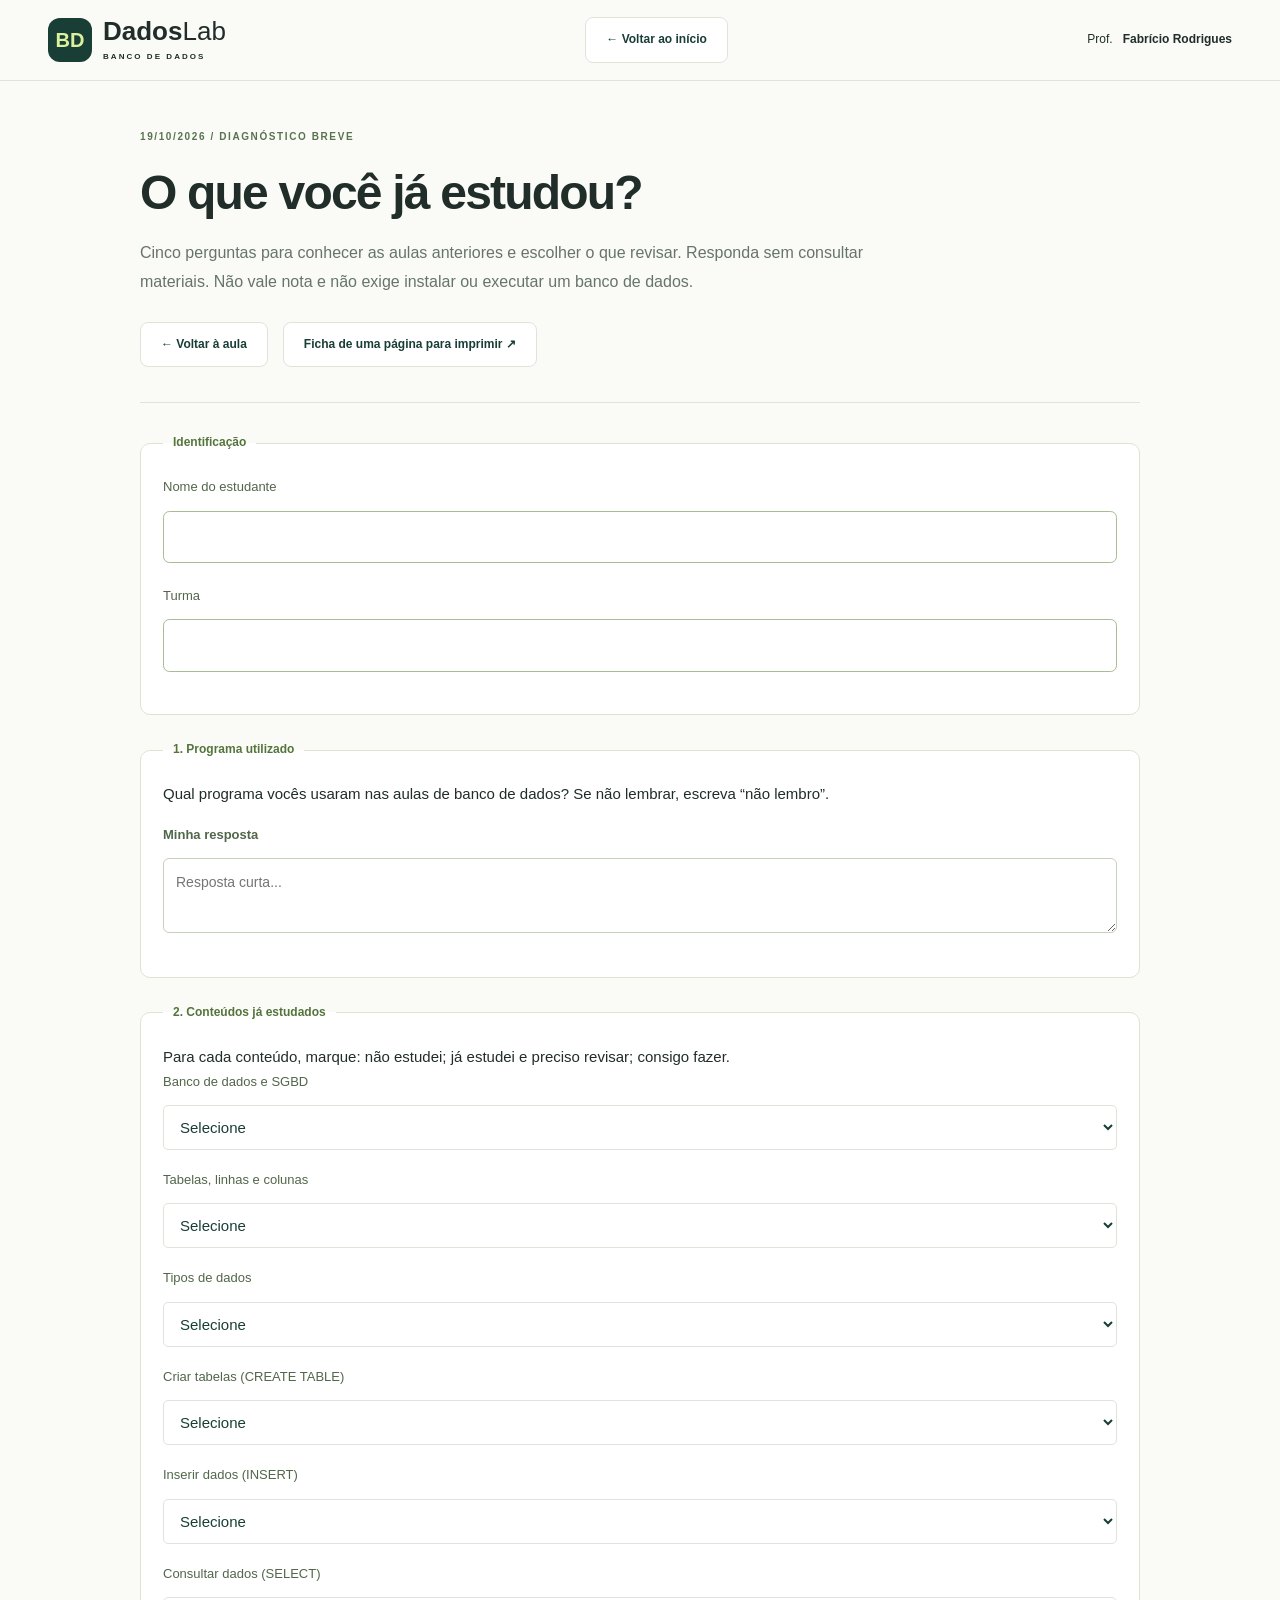
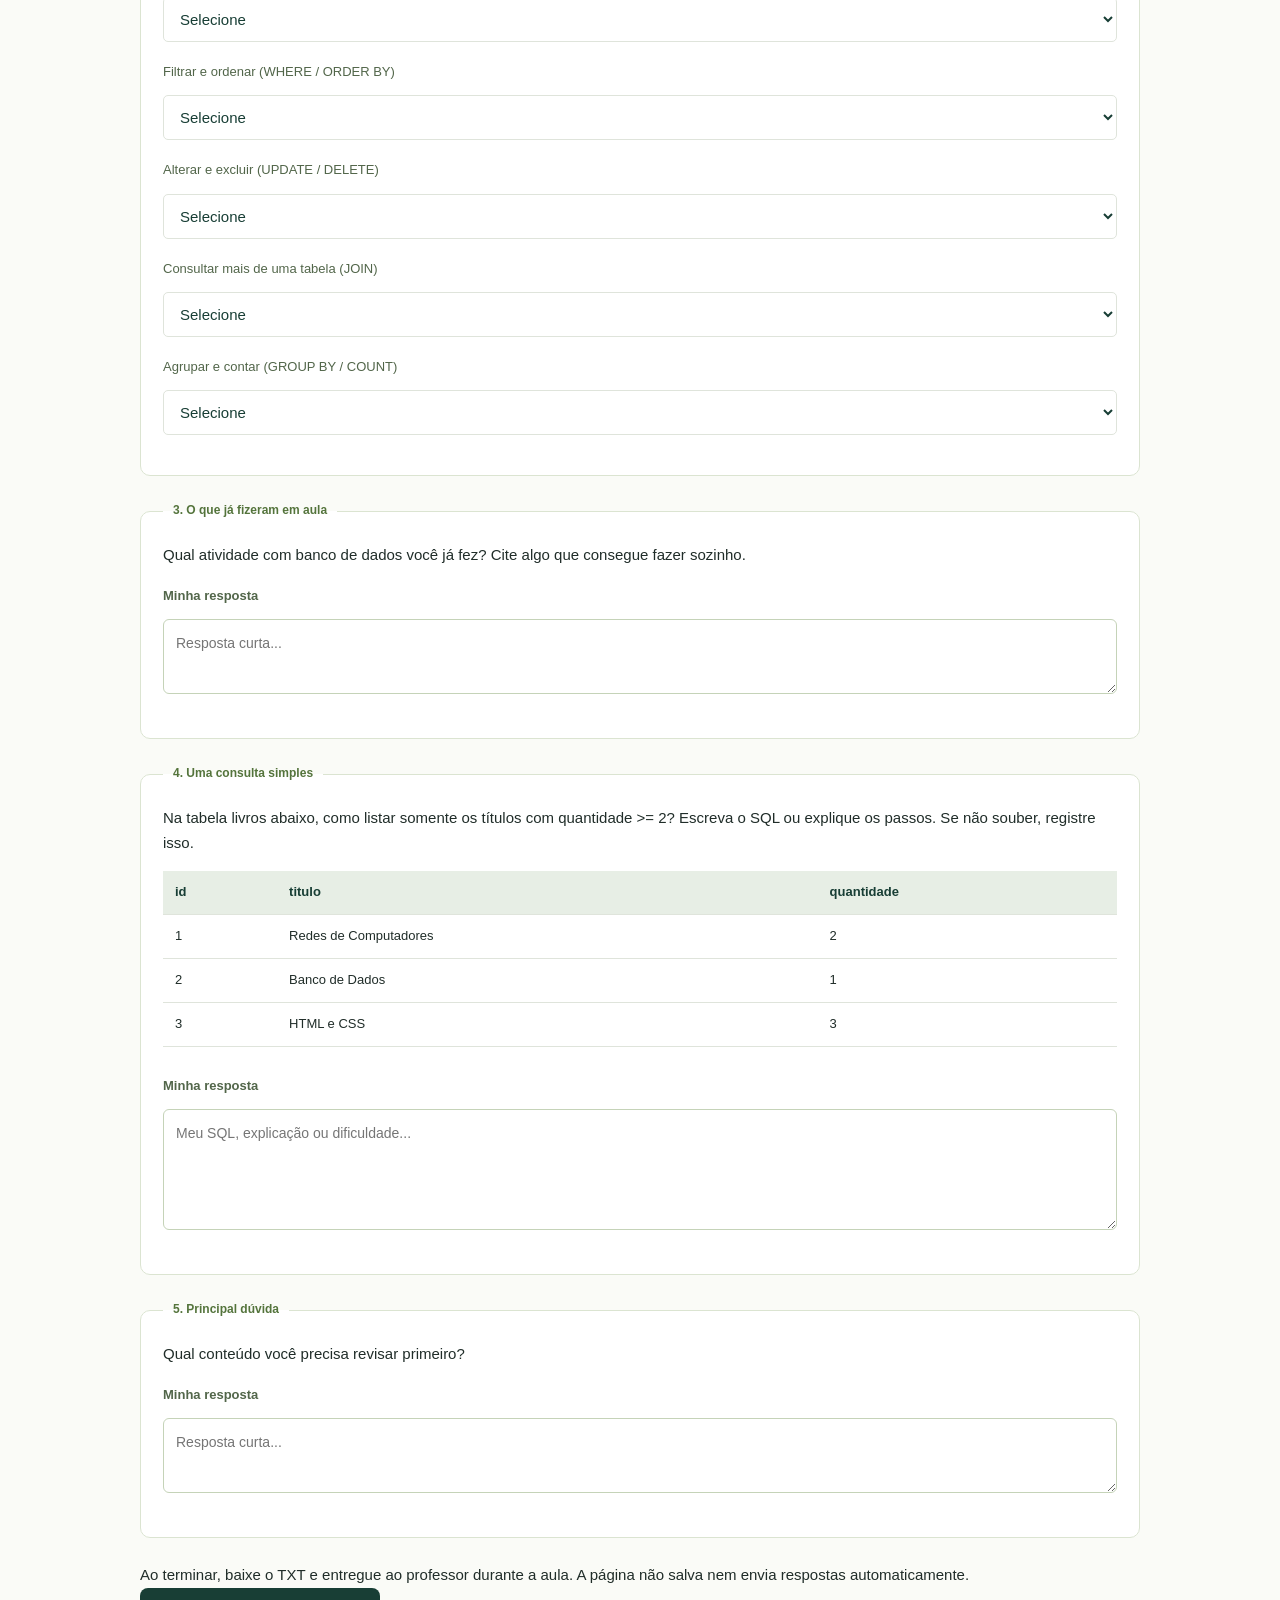
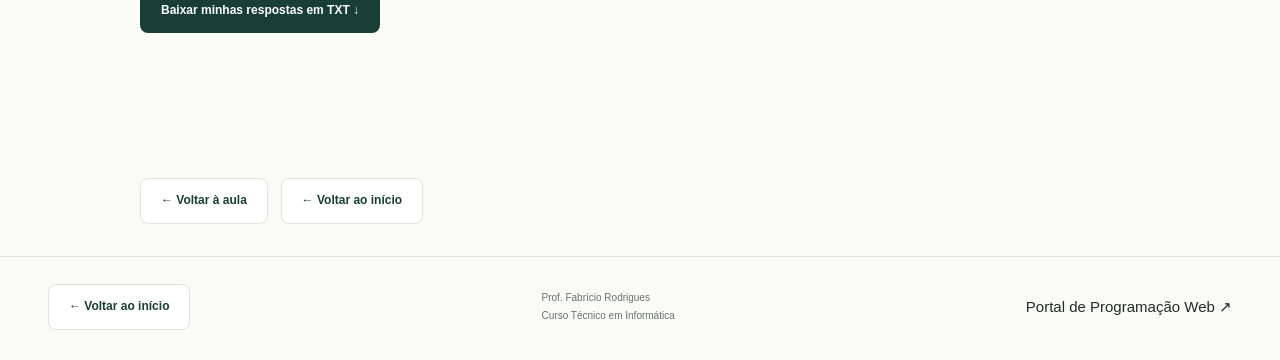
==== commit 5e6b839a: "Resume diagnóstico para identificar conteúdos já estudados Cinco perguntas diretas, matriz dos conte" ====
--- a/diagnostico.html
+++ b/diagnostico.html
@@ -4,7 +4,7 @@
     <meta charset="utf-8">
     <meta name="viewport" content="width=device-width, initial-scale=1">
     <meta name="theme-color" content="#183e35">
-    <title>Diagnóstico de conhecimentos em Banco de Dados · DadosLab · Prof. Fabrício Rodrigues</title>
+    <title>Diagnóstico breve · DadosLab · Prof. Fabrício Rodrigues</title>
     <meta name="description" content="Banco de Dados no curso técnico em Informática: diagnóstico, aulas às segundas, consultas e materiais para estudar.">
     <link rel="icon" href="favicon.svg">
     <link rel="stylesheet" href="styles.css">
@@ -25,18 +25,12 @@
     </div>
   </header>
     <main id="conteudo" class="detail-wrap">
-      <header class="detail-hero"><p class="eyebrow">19/10/2026 / DIAGNÓSTICO DE BANCO DE DADOS</p><h1>O quanto entendo de Banco de Dados?</h1><p class="lead">Explique suas decisões e registre o que consegue fazer. São 12 situações e três tarefas de escrita de SQL. O SGBD da turma ainda será confirmado. Se um tema ainda não foi estudado, marque isso. A tentativa orienta as próximas aulas e não recebe nota somativa.</p><div class="detail-actions"><a class="button secondary" href="aulas.html?id=aula-01">← Voltar à aula</a><a class="button secondary" href="Ficha-Diagnostico-BD.pdf">Ficha para imprimir ↗</a></div></header>
-      <div class="soft-box"><h2>Como responder</h2><p>Faça a primeira tentativa individual, sem consultar o caderno, referências ou soluções. Nas questões sobre a biblioteca, use a base inicial abaixo. Registre uma hipótese, mesmo quando não tiver certeza. A familiaridade declarada não substitui sua explicação.</p><p>Baixe uma cópia inicial antes da prática e uma final com seus registros. A página não salva automaticamente e não envia respostas ao professor.</p></div>
-      <form id="db-diagnostic" class="diagnostic-form">
-        <fieldset class="diagnostic-question"><legend>Identificação e experiência anterior</legend><label for="nome">Nome do estudante</label><input id="nome" name="nome" autocomplete="name" required><label for="turma">Turma</label><input id="turma" name="turma" required><label for="experiencia">O que você já estudou? Qual programa usou e o que conseguiu fazer nele?</label><textarea id="experiencia" name="experiencia" rows="4"></textarea><label for="etapa">Qual cópia você está entregando?</label><select id="etapa" name="etapa"><option value="inicial">Tentativa inicial, antes da prática</option><option value="final">Versão final, com registro da prática</option></select><button class="button primary" type="submit">Baixar minha cópia em TXT ↓</button></fieldset>
-        <section class="lesson-content"><h2>Base inicial: biblioteca</h2><p id="base-note"></p><div id="db-base"></div></section>
-        <div id="db-questions"></div>
-        <section class="lesson-content"><h2>Produção de SQL: P1 a P3</h2><p>Depois de guardar a cópia inicial, abra a área de prática. Registre a consulta escrita, o resultado previsto, a justificativa e o apoio recebido. O diagnóstico não exige execução nem instalação de um SGBD. Registre o SQL e o resultado previsto. P3 é somente escrita e previsão.</p><a class="button secondary" href="laboratorio.html" target="_blank" rel="noopener">Abrir a prática em outra aba ↗</a></section>
-        <div id="db-practice-questions"></div>
-        <fieldset class="diagnostic-question"><legend>Registro final</legend><label for="apoio">Que ajuda você recebeu? Diferencie apoio para abrir ou salvar arquivos de ajuda para resolver o conteúdo.</label><textarea id="apoio" name="apoio" rows="3"></textarea><label for="saida">Que decisão de SQL você consegue justificar agora? Qual dúvida precisa retomar?</label><textarea id="saida" name="saida" rows="4"></textarea></fieldset>
-        <button class="button primary" type="submit">Baixar minha cópia em TXT ↓</button><p id="diagnostic-status" class="db-status" role="status" aria-live="polite"></p>
-      </form><nav class="return-nav"><a class="button secondary" href="aulas.html?id=aula-01">← Voltar à aula</a><a class="button secondary" href="index.html">← Voltar ao início</a></nav>
-    </main>
+  <header class="detail-hero"><p class="eyebrow">19/10/2026 / DIAGNÓSTICO BREVE</p><h1>O que você já estudou?</h1><p class="lead">Cinco perguntas para conhecer as aulas anteriores e escolher o que revisar. Responda sem consultar materiais. Não vale nota e não exige instalar ou executar um banco de dados.</p><div class="detail-actions"><a class="button secondary" href="aulas.html?id=aula-01">← Voltar à aula</a><a class="button secondary" href="Ficha-Diagnostico-BD.pdf">Ficha de uma página para imprimir ↗</a></div></header>
+  <form id="db-diagnostic" class="diagnostic-form">
+    <fieldset class="diagnostic-question"><legend>Identificação</legend><label for="nome">Nome do estudante</label><input id="nome" name="nome" autocomplete="name" required><label for="turma">Turma</label><input id="turma" name="turma" required></fieldset>
+    <div id="db-questions"></div>
+    <p>Ao terminar, baixe o TXT e entregue ao professor durante a aula. A página não salva nem envia respostas automaticamente.</p><button class="button primary" type="submit">Baixar minhas respostas em TXT ↓</button><p id="diagnostic-status" class="db-status" role="status" aria-live="polite"></p>
+  </form><nav class="return-nav"><a class="button secondary" href="aulas.html?id=aula-01">← Voltar à aula</a><a class="button secondary" href="index.html">← Voltar ao início</a></nav></main>
     <footer class="site-footer">
       <div class="wrap footer-inner">
         <a class="button secondary" href="index.html">← Voltar ao início</a>
--- a/styles.css
+++ b/styles.css
@@ -68,3 +68,6 @@
 .diagnostic-question select { display:block; width:100%; padding:12px; margin:8px 0 18px; color:var(--green); background:#fff; border:1px solid var(--line); border-radius:5px; font:inherit; }
 .diagnostic-question textarea { min-height:130px; }
 .db-question-index { position:sticky; top:0; z-index:2; padding:12px; background:#fafbf7; border:1px solid var(--line); }
+
+#db-questions textarea { min-height: 75px; }
+#resposta-4 { min-height: 120px; }
